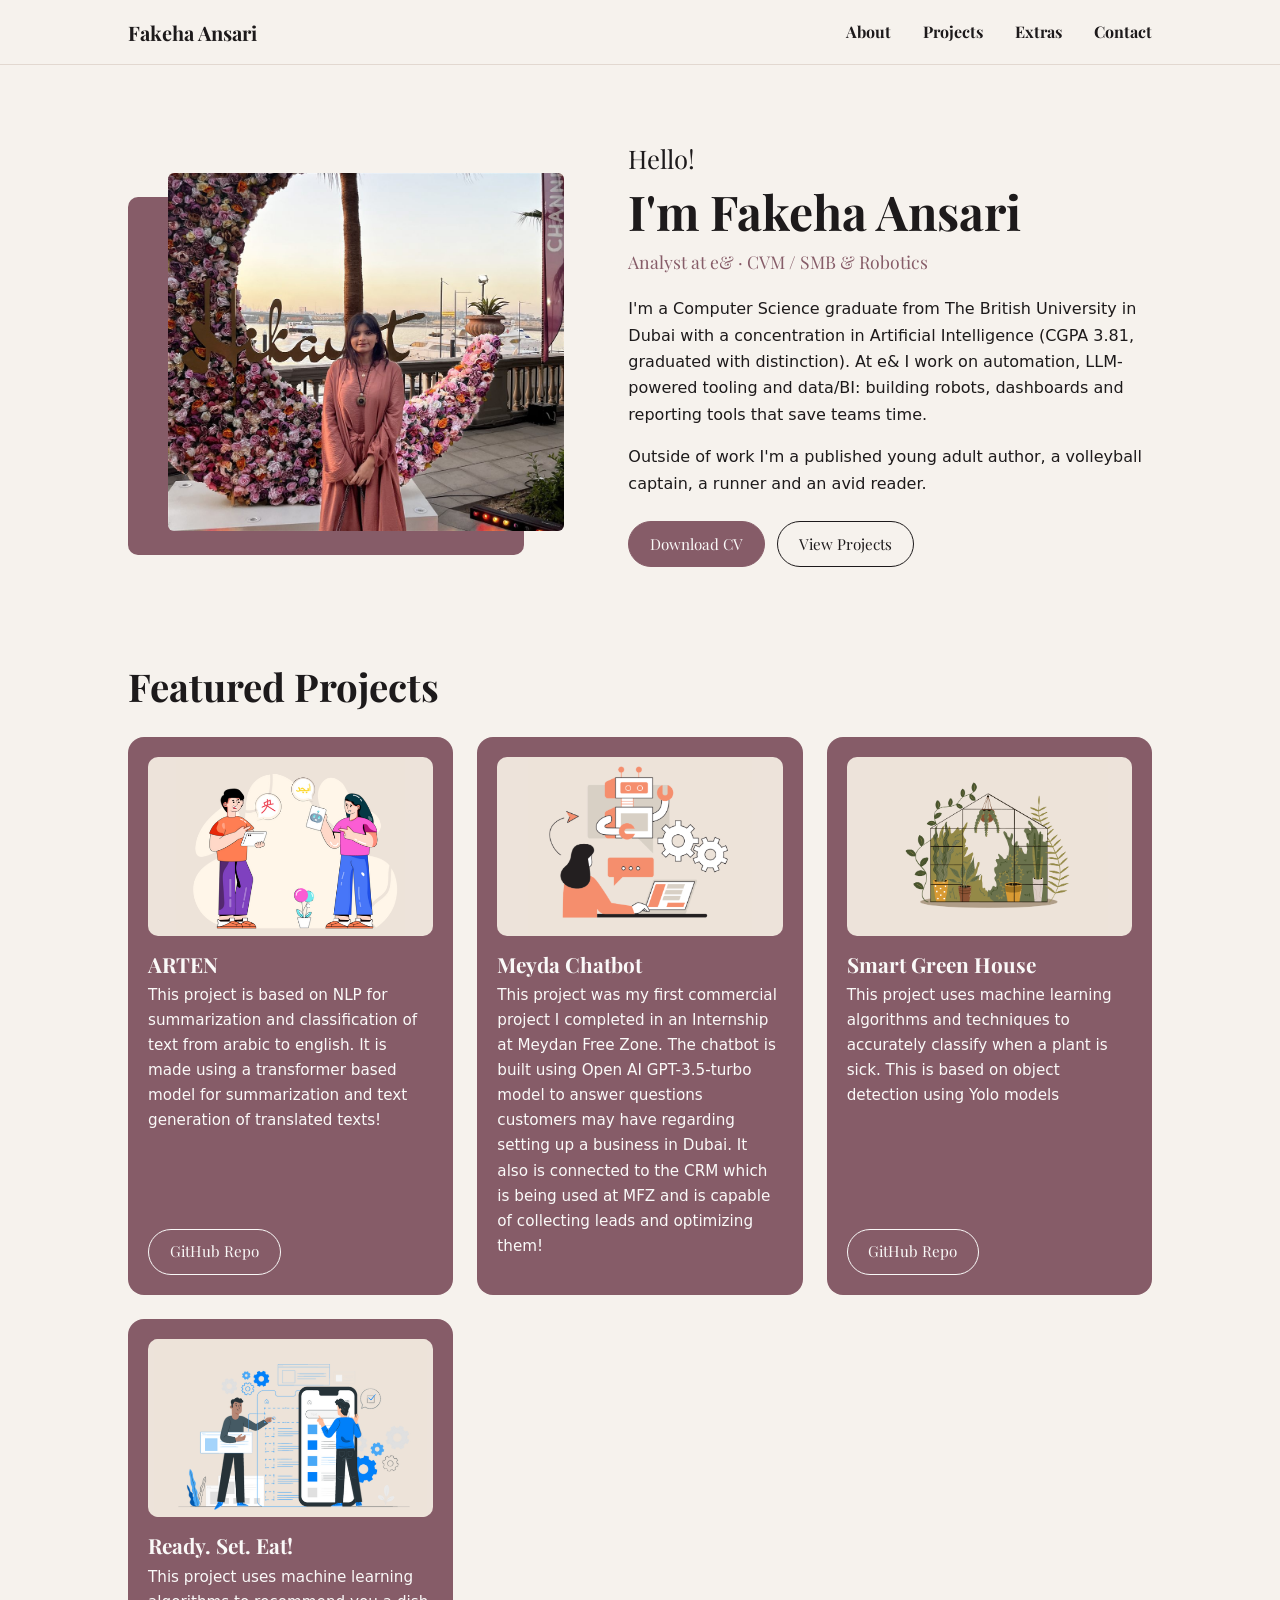
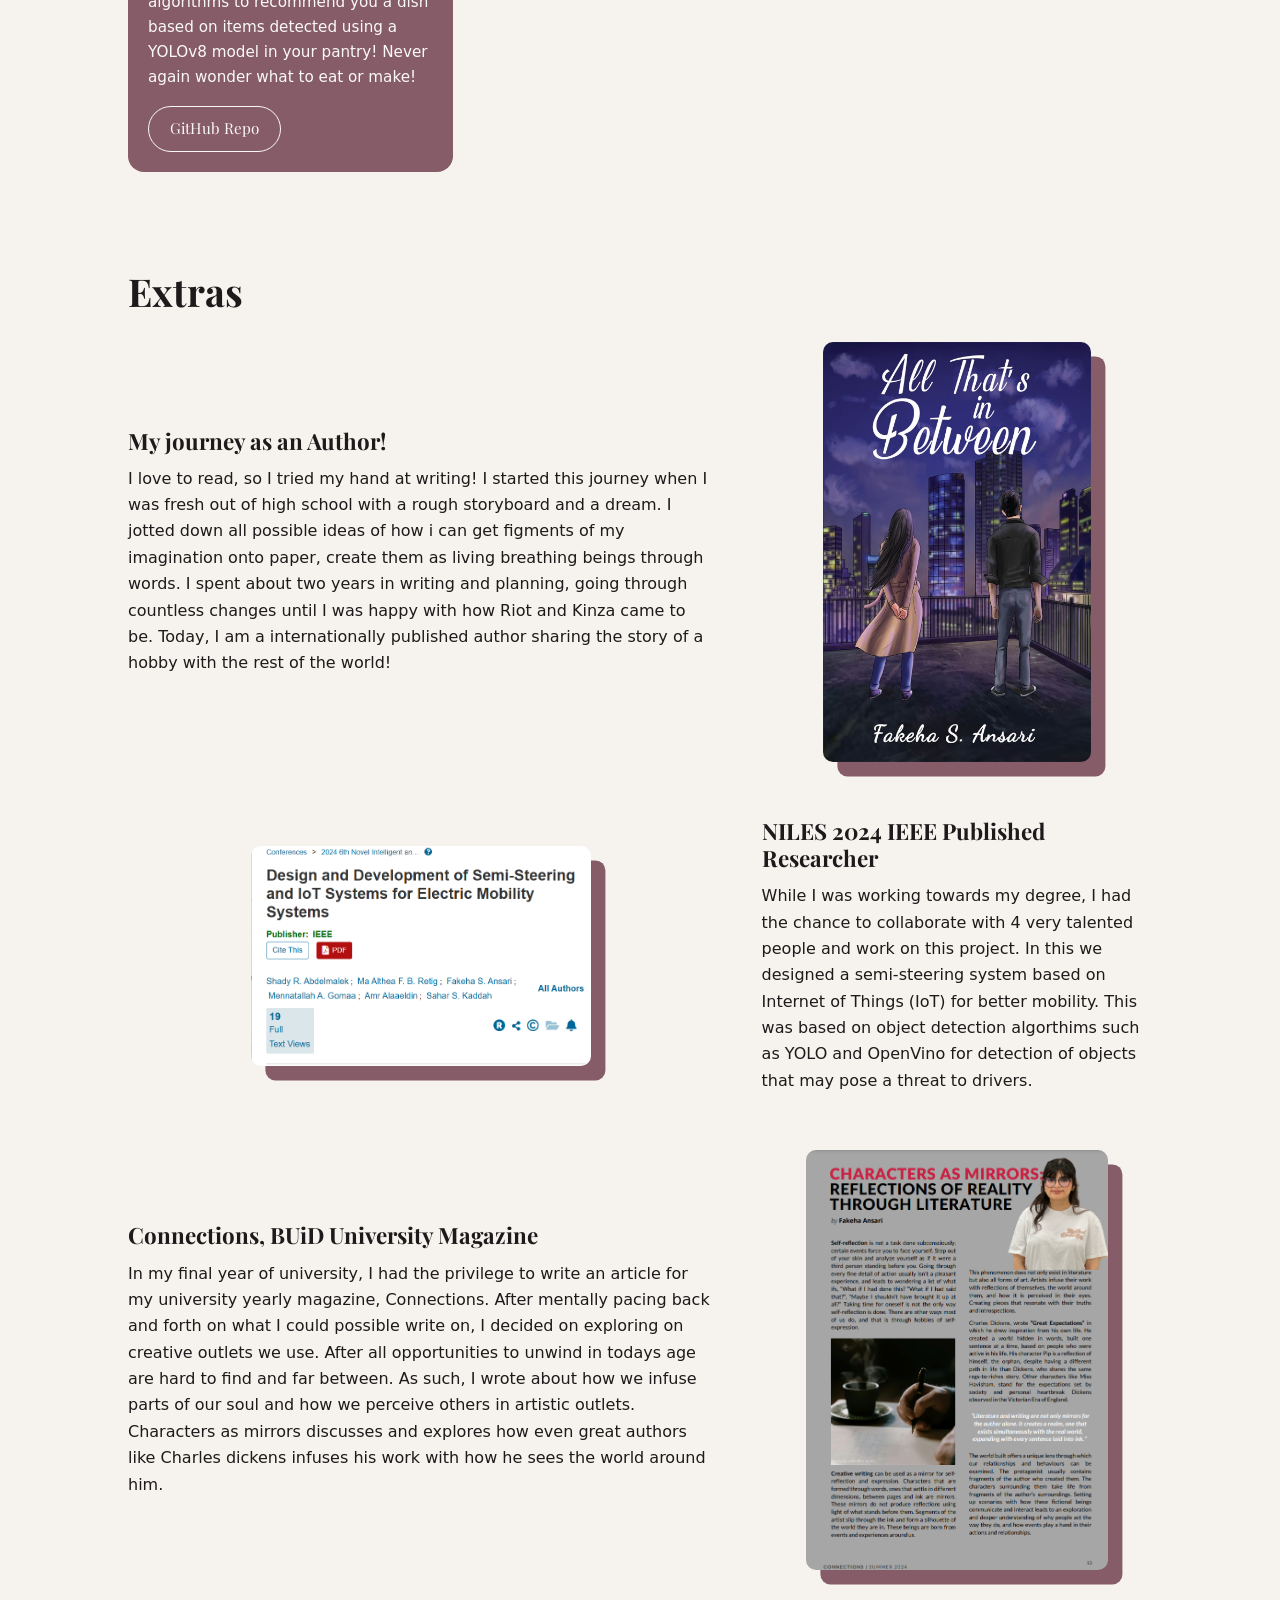
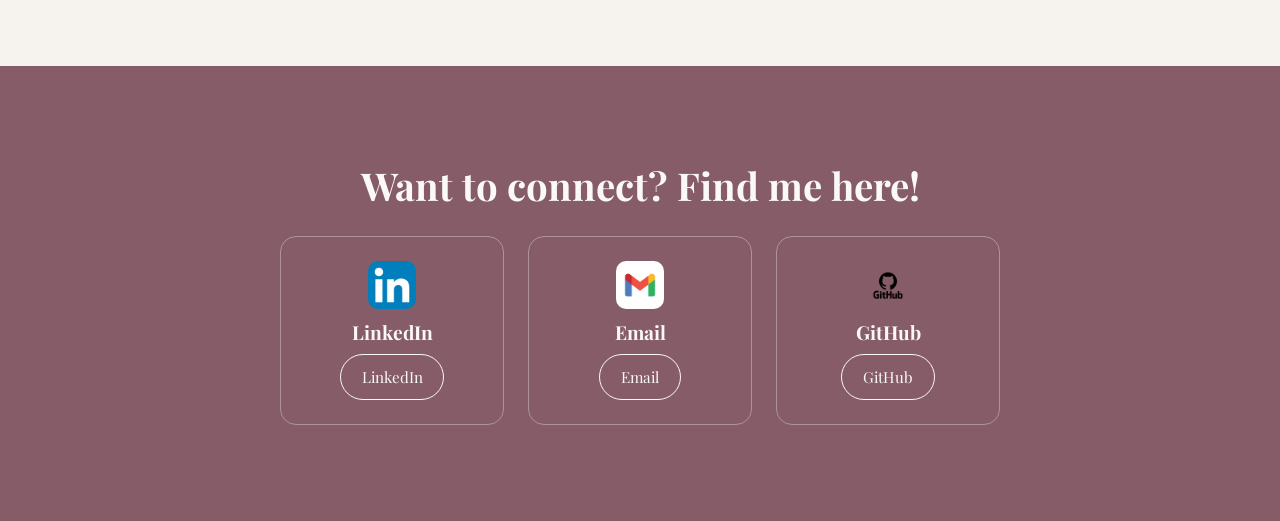
==== index.html @ 66f4eb2f "Hero: rewrite intro for current role, add Download CV button - New intro: BUiD CS (AI) graduate, 3.8" ====
<!DOCTYPE html>
<html lang="en">
    <head>
        <meta charset="utf-8">
        <meta name="viewport" content="width=device-width, initial-scale=1">
        <title>Fakeha Ansari | Analyst at e&amp; · AI, Automation &amp; Data</title>
        <meta name="description" content="Fakeha Ansari: Analyst at e&amp; (CVM / SMB &amp; Robotics) working on automation, LLM tooling and data/BI. Computer Science graduate (AI concentration) and published author.">
        <meta name="color-scheme" content="light dark">
        <meta name="theme-color" content="#f6f2ed">
        <link rel="canonical" href="https://fakehaa.github.io/">

        <!-- Open Graph / link previews (LinkedIn, WhatsApp, etc.) -->
        <meta property="og:type" content="profile">
        <meta property="og:site_name" content="Fakeha Ansari">
        <meta property="og:title" content="Fakeha Ansari | Analyst at e&amp;">
        <meta property="og:description" content="Analyst at e&amp; working on automation, LLM tooling and data/BI. CS graduate (AI) and published author.">
        <meta property="og:url" content="https://fakehaa.github.io/">
        <meta property="og:image" content="https://fakehaa.github.io/assets/og-image.jpg">
        <meta property="og:image:width" content="1200">
        <meta property="og:image:height" content="630">
        <meta property="og:image:alt" content="Photo of Fakeha Ansari">
        <meta property="profile:first_name" content="Fakeha">
        <meta property="profile:last_name" content="Ansari">
        <meta name="twitter:card" content="summary_large_image">

        <link rel="icon" type="image/x-icon" href="assets/favicon.ico">
        <link rel="preload" href="assets/fonts/PlayfairDisplay.ttf" as="font" type="font/ttf" crossorigin>
        <link rel="stylesheet" href="styles.css">
    </head>
    <body>
        <!--header logo and nav links-->
        <header class="nav">
            <nav class="container nav-inner" aria-label="Main">
                <a class="logo" href="#About">Fakeha Ansari</a>
                <ul>
                    <li><a href="#About">About</a></li>
                    <li><a href="#Projects">Projects</a></li>
                    <li><a href="#Extra">Extras</a></li>
                    <li><a href="#Contact">Contact</a></li>
                </ul>
            </nav>
        </header>

        <main>
        <section id="About" class="container hero">
            <div class="image-left">
                <img src="assets/fakeha-hero.jpg" width="1000" height="903" alt="Fakeha Ansari standing in front of a floral installation by the Dubai waterfront">
            </div>
            <div class="text">
                <p class="eyebrow">Hello!</p>
                <h1>I'm Fakeha Ansari</h1>
                <p class="role">Analyst at e&amp; · CVM / SMB &amp; Robotics</p>
                <p>I'm a Computer Science graduate from The British University in Dubai with a concentration in
                Artificial Intelligence (CGPA 3.81, graduated with distinction). At e&amp; I work on automation,
                LLM-powered tooling and data/BI: building robots, dashboards and reporting tools that save teams time.</p>
                <p>Outside of work I'm a published young adult author, a volleyball captain, a runner and an avid reader.</p>
                <div class="actions">
                    <!-- TODO: add assets/Fakeha_Ansari_CV.pdf (this link 404s until the file exists) -->
                    <a class="btn btn-solid" href="assets/Fakeha_Ansari_CV.pdf" download>Download CV</a>
                    <a class="btn" href="#Projects">View Projects</a>
                </div>
            </div>
        </section>

        <!--featured projects section-->
        <section id="Projects" class="container projects">
            <h2 class="section-title">Featured Projects</h2>
            <div class="card-style">
                <article class="item on-accent">
                    <img src="assets/translate.png" alt="ARTEN project screenshot: Arabic-to-English translation and summarisation">
                    <h3>ARTEN</h3>
                    <p>This project is based on NLP for summarization and classification of text from arabic to english. It is made using a transformer based model for summarization and text generation of translated texts!</p>
                    <a class="btn" target="_blank" rel="noopener" href="https://github.com/fakehaa/ARTEN">GitHub Repo</a>
                </article>
                <article class="item on-accent">
                    <img src="assets/chatbot.png" alt="Meyda chatbot interface">
                    <h3>Meyda Chatbot</h3>
                    <p>This project was my first commercial project I completed in an Internship at Meydan Free Zone. The chatbot is built using Open AI GPT-3.5-turbo model
                        to answer questions customers may have regarding setting up a business in Dubai. It also is connected to the CRM which is being used at MFZ and is capable of
                        collecting leads and optimizing them!
                    </p>
                </article>
                <article class="item on-accent">
                    <img src="assets/greenhouse.png" alt="Smart Green House plant disease detection">
                    <h3>Smart Green House</h3>
                    <p>This project uses machine learning algorithms and techniques to accurately classify when a plant is sick. This is based on object detection using Yolo models</p>
                    <a class="btn" target="_blank" rel="noopener" href="https://github.com/ShadyEgypt/Zaka-Project">GitHub Repo</a>
                </article>
                <article class="item on-accent">
                    <img src="assets/System.png" alt="Ready.Set.Eat system diagram">
                    <h3>Ready. Set. Eat!</h3>
                    <p>This project uses machine learning algorithms to recommend you a dish based on items detected using a YOLOv8 model in your pantry!
                        Never again wonder what to eat or make!
                    </p>
                    <a class="btn" target="_blank" rel="noopener" href="https://github.com/fakehaa/Ready-Set-Eat">GitHub Repo</a>
                </article>
            </div>
        </section>

        <!--Extras section!-->
        <section id="Extra" class="container extras">
            <h2 class="section-title">Extras</h2>

            <div class="extra-content">
                <div class="extra-text">
                    <h3>My journey as an Author!</h3>
                    <p>
                        I love to read, so I tried my hand at writing! I started this journey when I was fresh out of high school with a rough
                        storyboard and a dream. I jotted down all possible ideas of how i can get figments of my imagination onto paper,
                        create them as living breathing beings through words. I spent about two years in writing and planning, going through
                        countless changes until I was happy with how Riot and Kinza came to be.
                        Today, I am a internationally published author sharing the story of a hobby with the rest of the world!
                    </p>
                </div>
                <div class="extra-image">
                    <img src="assets/atib.jpg" width="500" height="783" alt="Cover of the novel All That's in Between">
                </div>
            </div>

            <div class="extra-content reverse">
                <div class="extra-text">
                    <h3>NILES 2024 IEEE Published Researcher</h3>
                    <p>
                        While I was working towards my degree, I had the chance to collaborate with 4 very talented people and
                        work on this project. In this we designed a semi-steering system based on Internet of Things (IoT) for
                        better mobility. This was based on object detection
                        algorthims such as YOLO and OpenVino for detection of objects that may pose a threat to drivers.
                    </p>
                </div>
                <div class="extra-image">
                    <img src="assets/ieee.png" width="799" height="516" alt="IEEE NILES 2024 conference">
                </div>
            </div>

            <div class="extra-content">
                <div class="extra-text">
                    <h3>Connections, BUiD University Magazine</h3>
                    <p>
                        In my final year of university, I had the privilege to write an article for my university yearly magazine,
                        Connections. After mentally pacing back and forth on what I could possible write on, I decided on exploring
                        on creative outlets we use. After all opportunities to unwind in todays age are hard to find and far between.
                        As such, I wrote about how we infuse parts of our soul and how we perceive others in artistic outlets.
                        Characters as mirrors discusses and explores how even great authors like Charles dickens infuses his work
                        with how he sees the world around him.
                    </p>
                </div>
                <div class="extra-image">
                    <img src="assets/connections.png" width="655" height="912" alt="Connections, The British University in Dubai magazine">
                </div>
            </div>
        </section>

        <!--Contact section-->
        <section id="Contact" class="contact">
            <div class="container">
                <h2 class="section-title">Want to connect? Find me here!</h2>
                <div class="contact-card-style on-accent">
                    <div class="item-contact">
                        <img src="assets/linkedin.png" alt="LinkedIn logo" width="48" height="48">
                        <h3>LinkedIn</h3>
                        <a class="btn" target="_blank" rel="noopener" href="https://www.linkedin.com/in/fakeha-ansari/">LinkedIn</a>
                    </div>
                    <div class="item-contact">
                        <img src="assets/gmail.jpg" alt="Email icon" width="48" height="48">
                        <h3>Email</h3>
                        <a class="btn" href="mailto:fakeha2002@hotmail.com">Email</a>
                    </div>
                    <div class="item-contact">
                        <img src="assets/github.png" alt="GitHub logo" width="48" height="48">
                        <h3>GitHub</h3>
                        <a class="btn" target="_blank" rel="noopener" href="https://github.com/fakehaa">GitHub</a>
                    </div>
                </div>
            </div>
        </section>
        </main>
    </body>
</html>
---- styles.css ----
@font-face {
    font-family: 'PlayFair';
    src: url('assets/fonts/PlayfairDisplay.ttf') format('truetype');
    font-weight: 400 900;
    font-display: swap;
}

/* ---------- Design tokens (same palette as before) ---------- */
:root {
    --bg: #f6f2ed;
    --surface: #fbf8f4;
    --text: #1d1a1b;
    --muted: #5d5457;
    --accent: #865c68;
    --accent-hover: #925559;
    --on-accent: #faf9f8;
    --line: #e2d8d0;
    --chip-bg: #ece2db;

    --font-display: 'PlayFair', Georgia, 'Times New Roman', serif;
    --font-body: system-ui, -apple-system, 'Segoe UI', Roboto, 'Helvetica Neue', Arial, sans-serif;

    --radius: 16px;
    --gutter: clamp(1rem, 4vw, 3rem);
    --section-gap: clamp(3.5rem, 8vw, 6rem);
    --max: 1120px;
    --nav-h: 4rem;
}

@media (prefers-color-scheme: dark) {
    :root {
        --bg: #1b1719;
        --surface: #251f22;
        --text: #efe8e2;
        --muted: #b9adb1;
        --accent: #865c68;
        --accent-hover: #a06c7b;
        --on-accent: #faf9f8;
        --line: #3a3034;
        --chip-bg: #322a2e;
        color-scheme: dark;
    }
}

/* ---------- Base ---------- */
*, *::before, *::after { box-sizing: border-box; }

html {
    scroll-behavior: smooth;
    scroll-padding-top: calc(var(--nav-h) + 1rem);
}
@media (prefers-reduced-motion: reduce) {
    html { scroll-behavior: auto; }
}

body {
    background-color: var(--bg);
    color: var(--text);
    margin: 0;
    font-family: var(--font-body);
    font-size: 1rem;
    line-height: 1.65;
    overflow-x: clip;
    -webkit-font-smoothing: antialiased;
}

h1, h2, h3 {
    font-family: var(--font-display);
    line-height: 1.2;
    margin: 0 0 0.5em;
}

img { max-width: 100%; height: auto; display: block; }

a { color: inherit; }

.container {
    max-width: var(--max);
    margin: 0 auto;
    padding-inline: var(--gutter);
}

section { padding-block: var(--section-gap) 0; }

.section-title {
    font-size: clamp(1.75rem, 4vw, 2.4rem);
    margin-bottom: 1.75rem;
}

/* ---------- Buttons (links styled as buttons) ---------- */
.btn {
    display: inline-block;
    font-family: var(--font-display);
    font-size: 0.95rem;
    color: var(--text);
    text-decoration: none;
    border: 1px solid currentColor;
    padding: 0.6rem 1.3rem;
    border-radius: 999px;
    transition: background-color 0.2s, color 0.2s, border-color 0.2s;
}
.btn:hover, .btn:focus-visible {
    background-color: var(--accent);
    border-color: var(--accent);
    color: var(--on-accent);
}
.btn-solid {
    background-color: var(--accent);
    border-color: var(--accent);
    color: var(--on-accent);
}
.btn-solid:hover, .btn-solid:focus-visible { background-color: var(--accent-hover); border-color: var(--accent-hover); }

/* Buttons sitting on mauve cards */
.on-accent .btn { color: var(--on-accent); }
.on-accent .btn:hover, .on-accent .btn:focus-visible {
    background-color: var(--on-accent);
    border-color: var(--on-accent);
    color: var(--accent);
}

:focus-visible { outline: 2px solid var(--accent); outline-offset: 3px; }

/* ---------- Sticky nav ---------- */
.nav {
    position: sticky;
    top: 0;
    z-index: 10;
    background-color: color-mix(in srgb, var(--bg) 88%, transparent);
    backdrop-filter: blur(8px);
    -webkit-backdrop-filter: blur(8px);
    border-bottom: 1px solid var(--line);
}
.nav-inner {
    display: flex;
    justify-content: space-between;
    align-items: center;
    gap: 1rem;
    min-height: var(--nav-h);
}
.nav .logo {
    font-family: var(--font-display);
    font-weight: 700;
    font-size: 1.25rem;
    text-decoration: none;
    white-space: nowrap;
}
.nav ul {
    list-style: none;
    display: flex;
    gap: clamp(1rem, 2.5vw, 2rem);
    margin: 0;
    padding: 0;
    font-family: var(--font-display);
    font-weight: 700;
}
.nav ul a {
    text-decoration: none;
    white-space: nowrap;
    padding-block: 0.25rem;
    border-bottom: 2px solid transparent;
}
.nav ul a:hover, .nav ul a:focus-visible { border-bottom-color: var(--accent); }

/* Mobile: name on top, links as a swipeable row underneath (no JS) */
@media (max-width: 760px) {
    :root { --nav-h: 5.75rem; }
    .nav-inner {
        flex-direction: column;
        align-items: stretch;
        gap: 0.25rem;
        padding-block: 0.6rem 0;
    }
    .nav ul {
        overflow-x: auto;
        scrollbar-width: none;
        padding-bottom: 0.5rem;
        margin-inline: calc(var(--gutter) * -1);
        padding-inline: var(--gutter);
        font-size: 0.95rem;
    }
    .nav ul::-webkit-scrollbar { display: none; }
}

/* ---------- Hero ---------- */
.hero {
    display: grid;
    grid-template-columns: minmax(0, 1fr);
    gap: 2.5rem;
    align-items: center;
    padding-top: clamp(2rem, 6vw, 4.5rem);
}
@media (min-width: 860px) {
    .hero { grid-template-columns: minmax(0, 5fr) minmax(0, 6fr); gap: 4rem; }
}
.image-left {
    position: relative;
    margin-left: 1.25rem;
}
.image-left::before {
    content: '';
    position: absolute;
    inset: 0;
    background-color: var(--accent);
    border-radius: 10px;
    transform: translate(-1.25rem, 1.25rem);
    z-index: -1;
}
@media (min-width: 860px) {
    .image-left { margin-left: 2.5rem; }
    .image-left::before { transform: translate(-2.5rem, 1.5rem); }
}
.image-left img { border-radius: 6px; width: 100%; }
.hero h1 {
    font-size: clamp(2rem, 5vw, 3rem);
    margin: 0;
}
.hero .eyebrow {
    font-family: var(--font-display);
    font-size: clamp(1.25rem, 3vw, 1.6rem);
    margin: 0 0 0.25rem;
}
.hero .role {
    font-family: var(--font-display);
    color: var(--accent);
    font-size: 1.1rem;
    margin: 0.4rem 0 1.25rem;
}
@media (prefers-color-scheme: dark) { .hero .role { color: var(--accent-hover); } }
.hero p { max-width: 60ch; margin: 0 0 1rem; }
.hero .actions { display: flex; flex-wrap: wrap; gap: 0.75rem; margin-top: 1.5rem; }

/* ---------- Project cards ---------- */
.card-style {
    display: grid;
    grid-template-columns: repeat(auto-fill, minmax(min(100%, 300px), 1fr));
    gap: 1.5rem;
}
.item {
    background-color: var(--accent);
    color: var(--on-accent);
    border-radius: var(--radius);
    padding: 1.25rem;
    display: flex;
    flex-direction: column;
}
.item img {
    width: 100%;
    aspect-ratio: 16 / 10;
    object-fit: contain;
    border-radius: 10px;
    margin-bottom: 1rem;
    background-color: #ede3da; /* matches the illustrations' cream background */
}
.item h3 { font-size: 1.3rem; margin-bottom: 0.4rem; }
.item p { font-size: 0.95rem; margin: 0 0 1rem; }
.item .btn { margin-top: auto; align-self: flex-start; }

/* ---------- Extras ---------- */
.extra-content {
    display: grid;
    grid-template-columns: minmax(0, 1fr);
    gap: 2rem;
    align-items: center;
    margin-bottom: 3.5rem;
}
@media (min-width: 760px) {
    .extra-content { grid-template-columns: minmax(0, 3fr) minmax(0, 2fr); gap: 3rem; }
    .extra-content.reverse .extra-image { order: -1; }
}
.extra-text h3 { font-size: 1.4rem; }
.extra-text p { margin: 0; }
.extra-image { position: relative; justify-self: center; max-width: 340px; }
.extra-image img { border-radius: 10px; max-height: 420px; width: auto; }
.extra-image::before {
    content: '';
    position: absolute;
    inset: 0;
    background-color: var(--accent);
    border-radius: 10px;
    transform: translate(0.9rem, 0.9rem);
    z-index: -1;
}

/* ---------- Contact ---------- */
.contact {
    background-color: var(--accent);
    color: var(--on-accent);
    text-align: center;
    margin-top: var(--section-gap);
    padding-block: var(--section-gap);
}
.contact-card-style {
    display: grid;
    grid-template-columns: repeat(auto-fit, minmax(min(100%, 180px), 1fr));
    gap: 1.5rem;
    max-width: 720px;
    margin: 0 auto;
}
.item-contact {
    border: 1px solid color-mix(in srgb, var(--on-accent) 35%, transparent);
    border-radius: var(--radius);
    padding: 1.5rem 1rem;
}
.item-contact img {
    height: 48px;
    width: 48px;
    object-fit: contain;
    margin: 0 auto 0.75rem;
    border-radius: 10px;
}
.item-contact h3 { font-size: 1.2rem; }
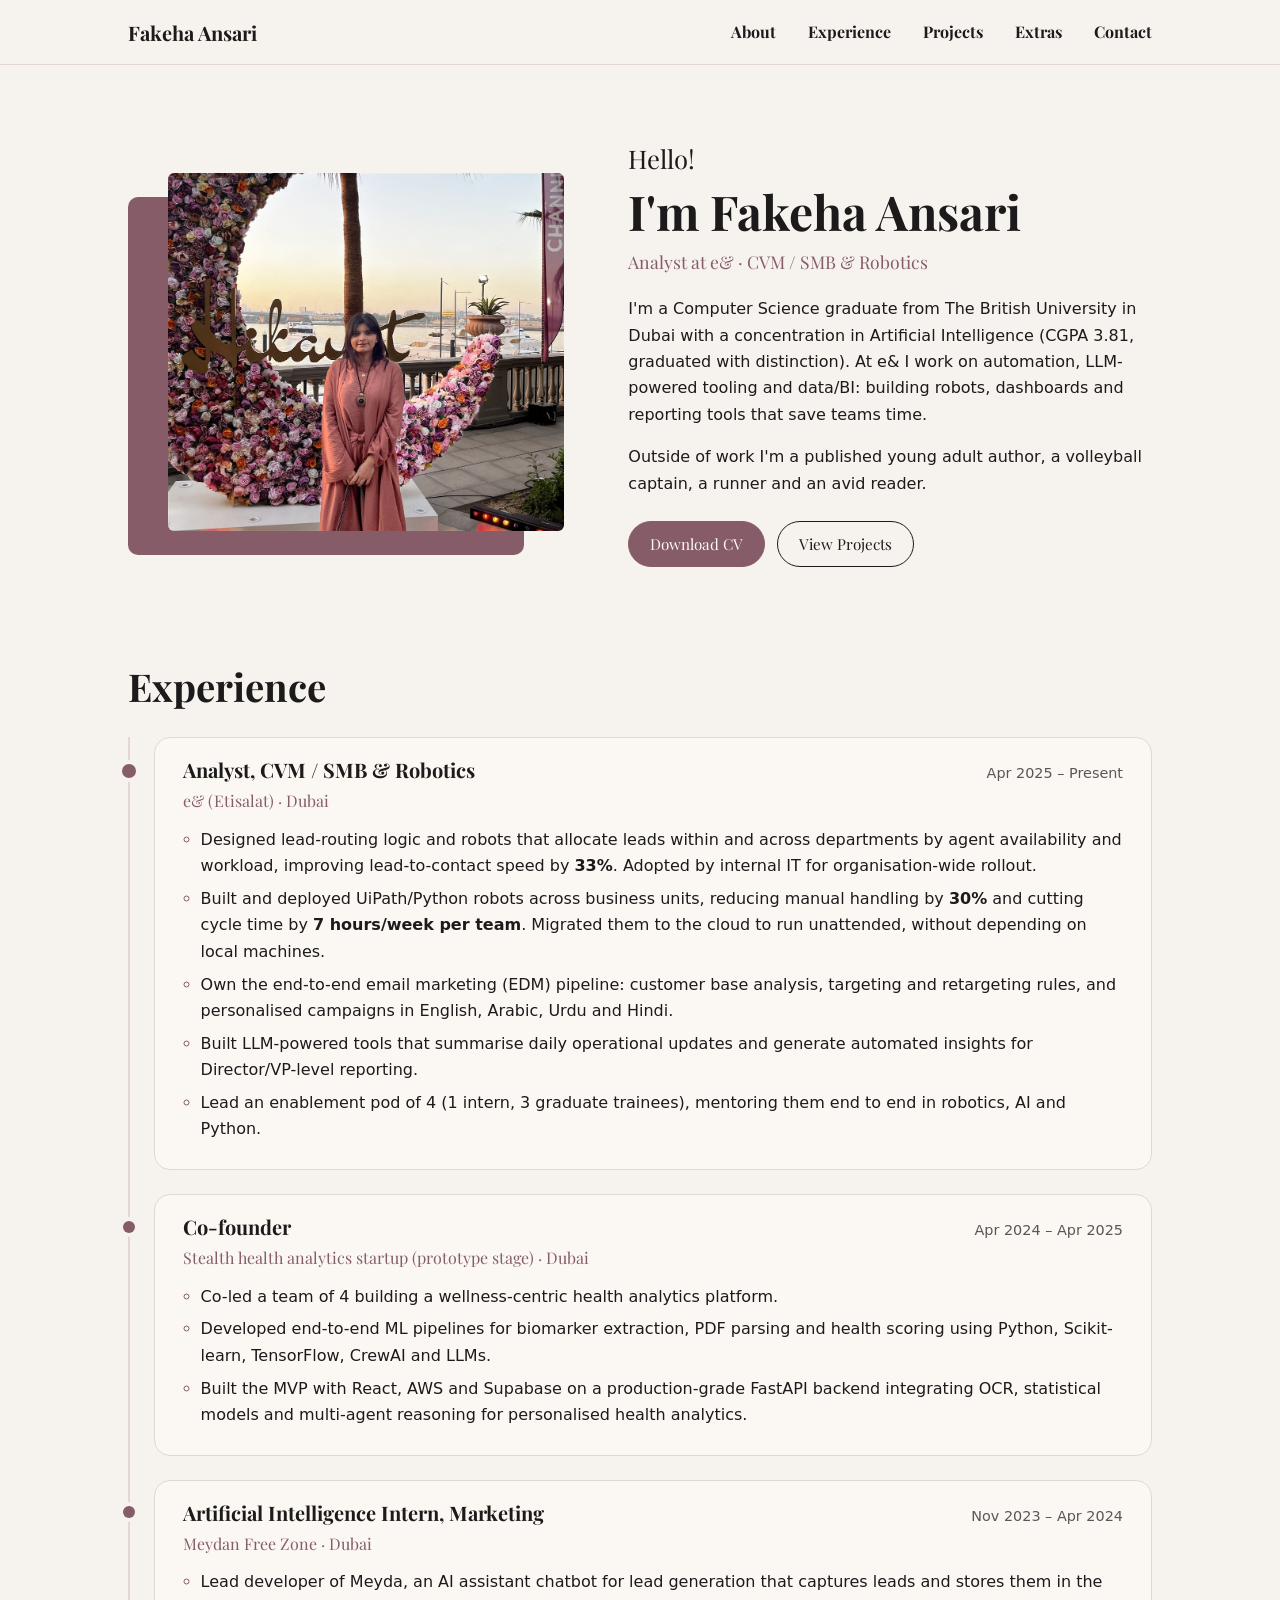
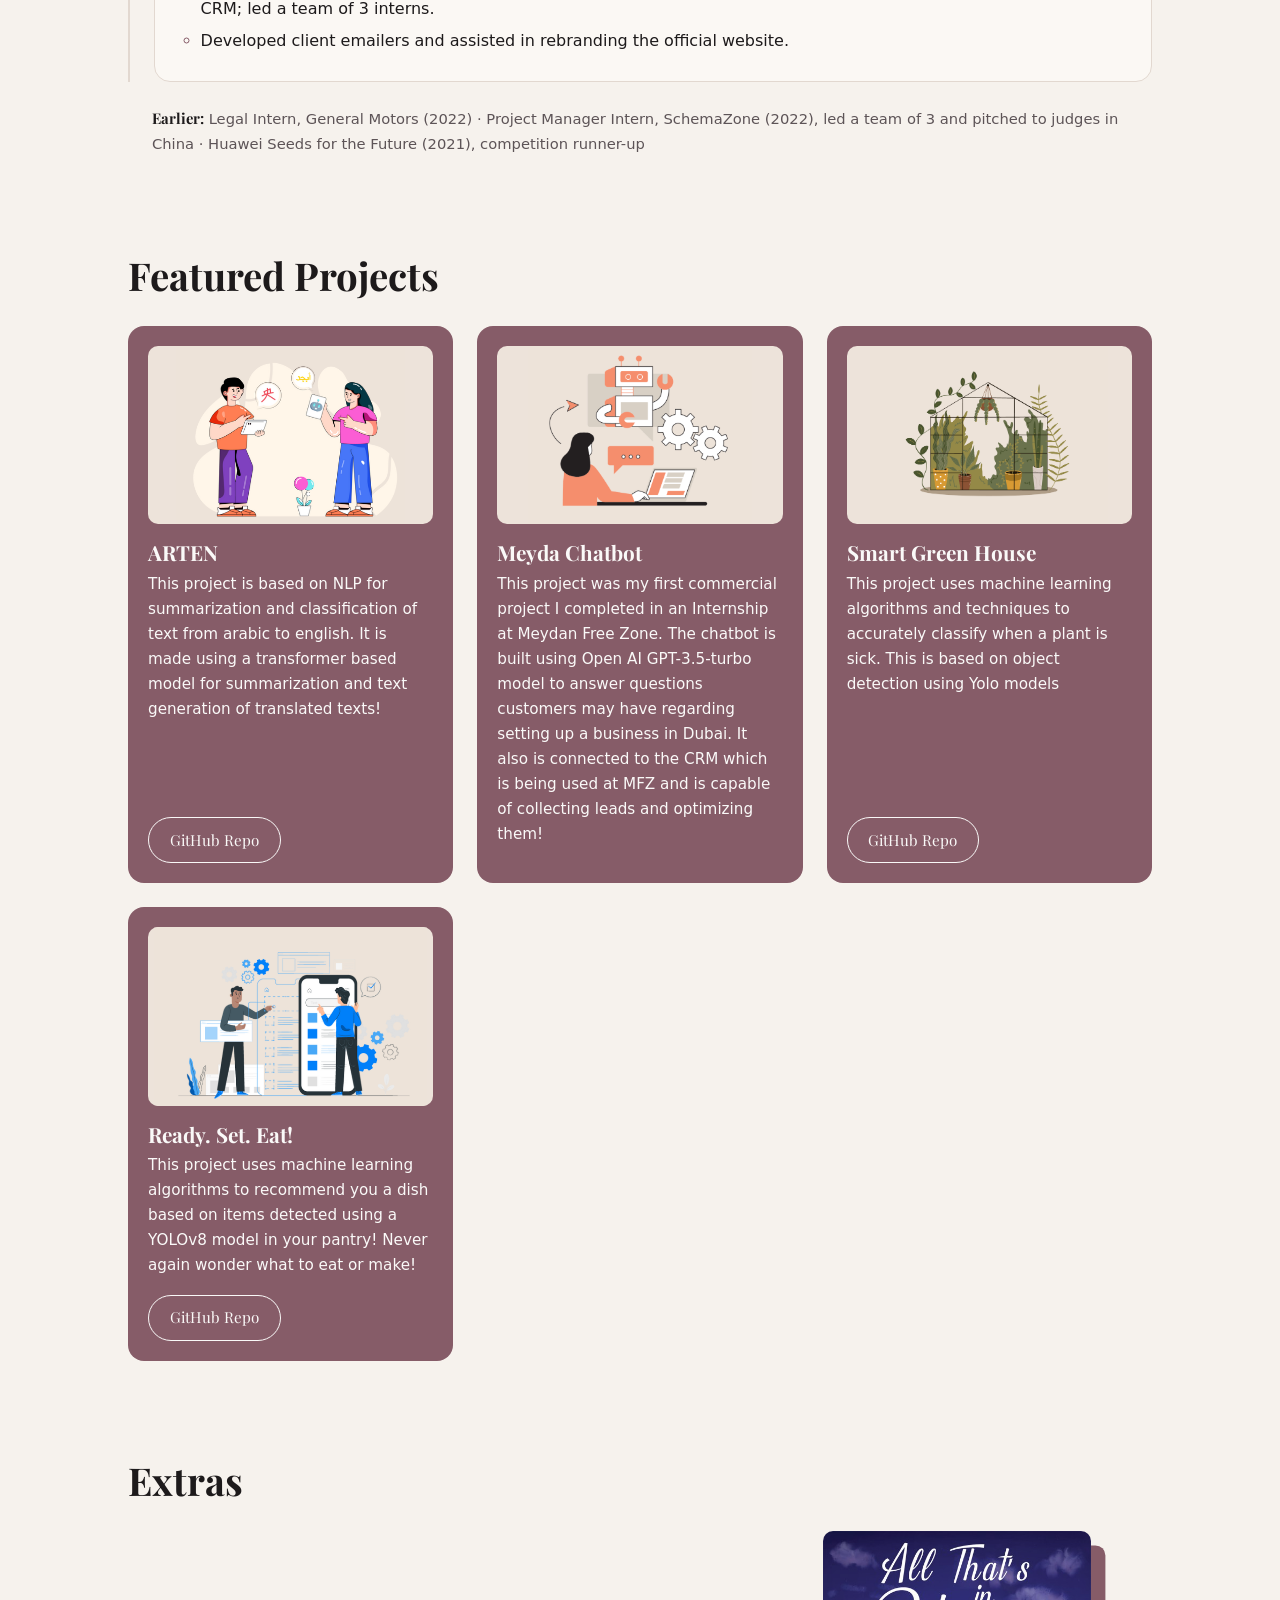
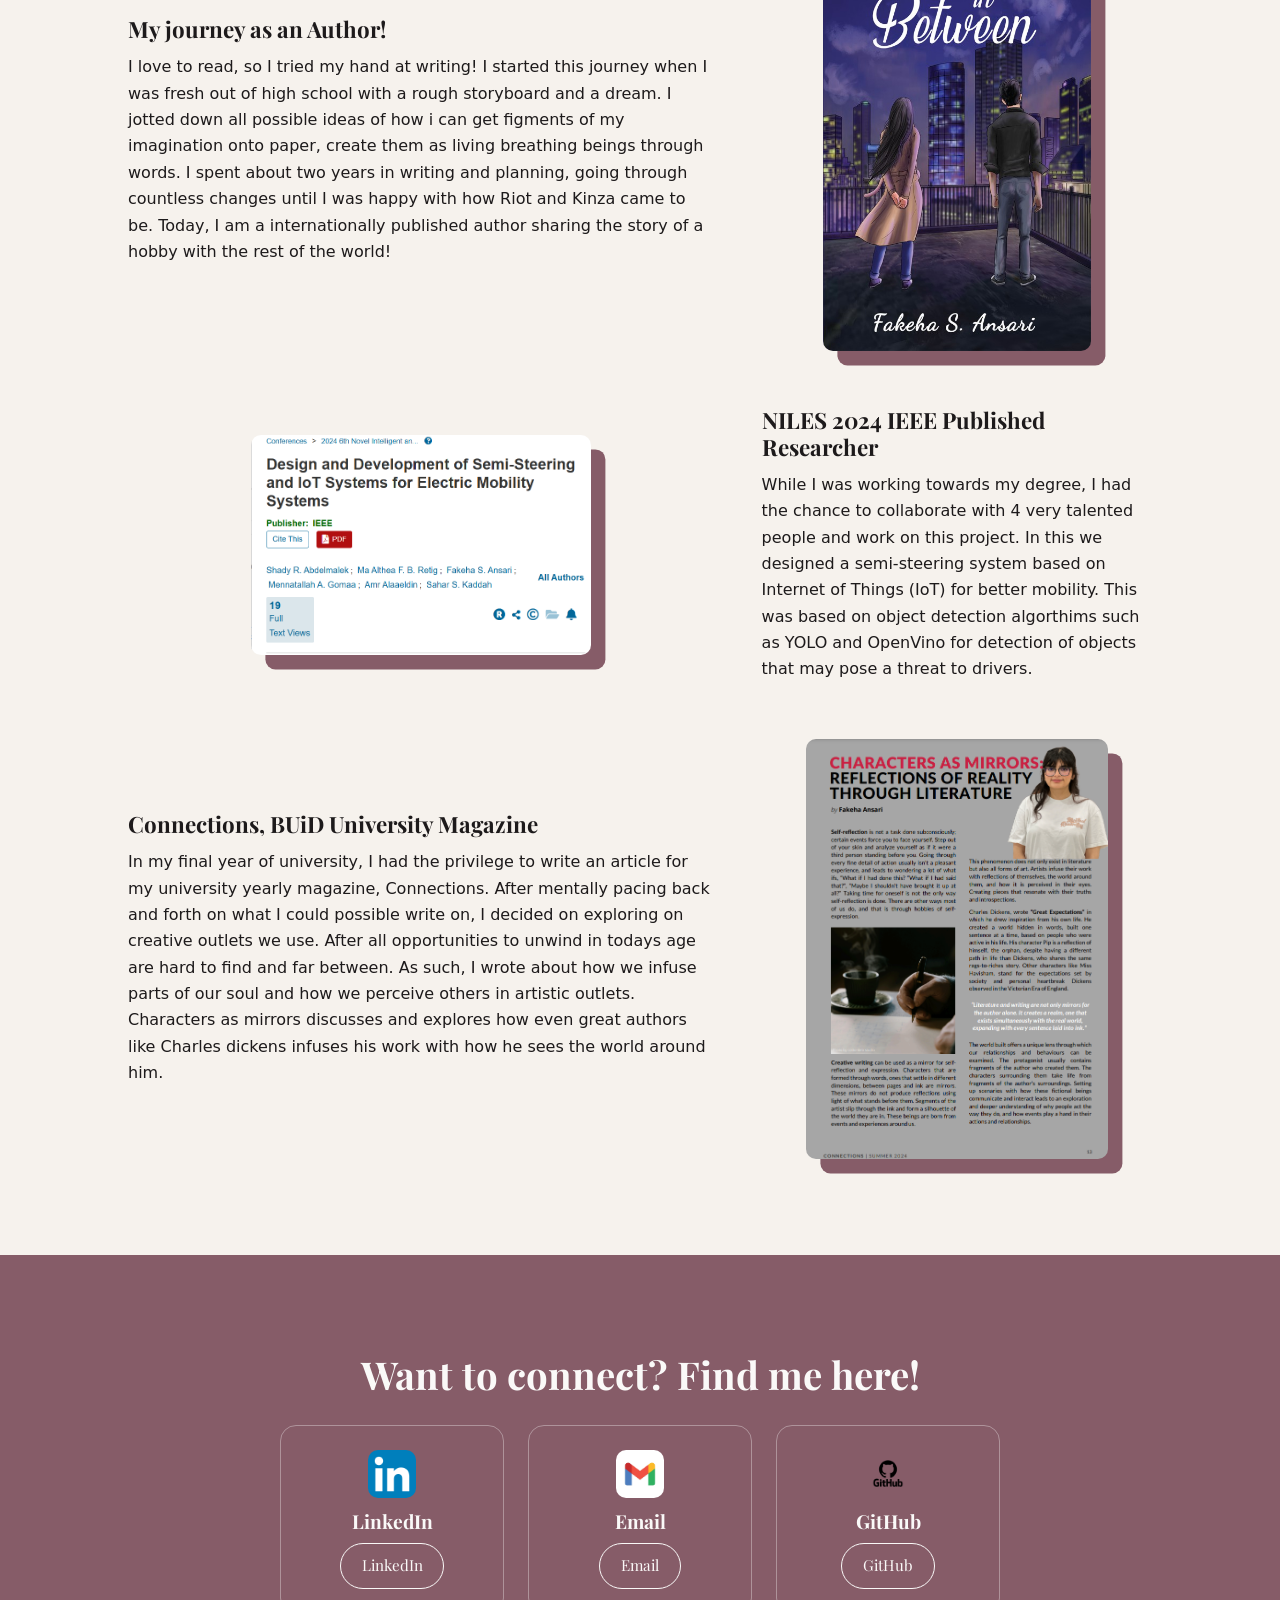
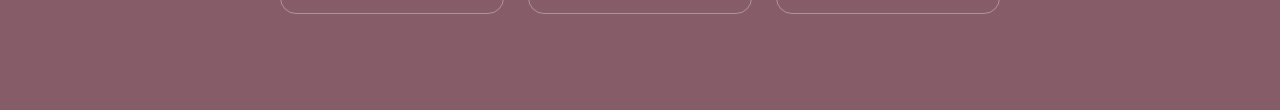
==== commit 56a8c2cf: "Experience: add timeline section (e&, startup, Meydan, earlier roles) - e&: 5 bullets (lead routing " ====
--- a/index.html
+++ b/index.html
@@ -34,6 +34,7 @@
                 <a class="logo" href="#About">Fakeha Ansari</a>
                 <ul>
                     <li><a href="#About">About</a></li>
+                    <li><a href="#Experience">Experience</a></li>
                     <li><a href="#Projects">Projects</a></li>
                     <li><a href="#Extra">Extras</a></li>
                     <li><a href="#Contact">Contact</a></li>
@@ -62,6 +63,56 @@
             </div>
         </section>
 
+        <!--experience section-->
+        <section id="Experience" class="container">
+            <h2 class="section-title">Experience</h2>
+            <ol class="timeline">
+                <li class="tl-item">
+                    <div class="tl-head">
+                        <h3>Analyst, CVM / SMB &amp; Robotics</h3>
+                        <span class="tl-date">Apr 2025 – Present</span>
+                    </div>
+                    <p class="tl-org">e&amp; (Etisalat) · Dubai</p>
+                    <ul>
+                        <li>Designed lead-routing logic and robots that allocate leads within and across departments by agent availability and workload, improving lead-to-contact speed by <strong>33%</strong>. Adopted by internal IT for organisation-wide rollout.</li>
+                        <li>Built and deployed UiPath/Python robots across business units, reducing manual handling by <strong>30%</strong> and cutting cycle time by <strong>7 hours/week per team</strong>. Migrated them to the cloud to run unattended, without depending on local machines.</li>
+                        <li>Own the end-to-end email marketing (EDM) pipeline: customer base analysis, targeting and retargeting rules, and personalised campaigns in English, Arabic, Urdu and Hindi.</li>
+                        <li>Built LLM-powered tools that summarise daily operational updates and generate automated insights for Director/VP-level reporting.</li>
+                        <li>Lead an enablement pod of 4 (1 intern, 3 graduate trainees), mentoring them end to end in robotics, AI and Python.</li>
+                    </ul>
+                </li>
+                <li class="tl-item">
+                    <div class="tl-head">
+                        <h3>Co-founder</h3>
+                        <span class="tl-date">Apr 2024 – Apr 2025</span>
+                    </div>
+                    <p class="tl-org">Stealth health analytics startup (prototype stage) · Dubai</p>
+                    <ul>
+                        <li>Co-led a team of 4 building a wellness-centric health analytics platform.</li>
+                        <li>Developed end-to-end ML pipelines for biomarker extraction, PDF parsing and health scoring using Python, Scikit-learn, TensorFlow, CrewAI and LLMs.</li>
+                        <li>Built the MVP with React, AWS and Supabase on a production-grade FastAPI backend integrating OCR, statistical models and multi-agent reasoning for personalised health analytics.</li>
+                    </ul>
+                </li>
+                <li class="tl-item">
+                    <div class="tl-head">
+                        <h3>Artificial Intelligence Intern, Marketing</h3>
+                        <span class="tl-date">Nov 2023 – Apr 2024</span>
+                    </div>
+                    <p class="tl-org">Meydan Free Zone · Dubai</p>
+                    <ul>
+                        <li>Lead developer of Meyda, an AI assistant chatbot for lead generation that captures leads and stores them in the CRM; led a team of 3 interns.</li>
+                        <li>Developed client emailers and assisted in rebranding the official website.</li>
+                    </ul>
+                </li>
+            </ol>
+            <p class="tl-earlier">
+                <strong>Earlier:</strong>
+                Legal Intern, General Motors (2022) ·
+                Project Manager Intern, SchemaZone (2022), led a team of 3 and pitched to judges in China ·
+                Huawei Seeds for the Future (2021), competition runner-up
+            </p>
+        </section>
+
         <!--featured projects section-->
         <section id="Projects" class="container projects">
             <h2 class="section-title">Featured Projects</h2>
--- a/styles.css
+++ b/styles.css
@@ -230,6 +230,59 @@
 .hero p { max-width: 60ch; margin: 0 0 1rem; }
 .hero .actions { display: flex; flex-wrap: wrap; gap: 0.75rem; margin-top: 1.5rem; }
 
+/* ---------- Experience timeline ---------- */
+.timeline {
+    list-style: none;
+    margin: 0;
+    padding: 0 0 0 1.5rem;
+    border-left: 2px solid var(--line);
+}
+.tl-item {
+    position: relative;
+    background-color: var(--surface);
+    border: 1px solid var(--line);
+    border-radius: var(--radius);
+    padding: 1.25rem clamp(1rem, 3vw, 1.75rem);
+    margin-bottom: 1.5rem;
+}
+.tl-item::before {
+    content: '';
+    position: absolute;
+    left: calc(-1.5rem - 7px - 1px);
+    top: 1.6rem;
+    width: 12px;
+    height: 12px;
+    border-radius: 50%;
+    background-color: var(--accent);
+    box-shadow: 0 0 0 4px var(--bg);
+}
+.tl-item:first-child::before { width: 14px; height: 14px; left: calc(-1.5rem - 8px - 1px); }
+.tl-head {
+    display: flex;
+    flex-wrap: wrap;
+    justify-content: space-between;
+    align-items: baseline;
+    column-gap: 1rem;
+}
+.tl-head h3 { font-size: 1.25rem; margin: 0; }
+.tl-date { font-size: 0.9rem; color: var(--muted); white-space: nowrap; }
+.tl-org {
+    font-family: var(--font-display);
+    color: var(--accent);
+    margin: 0.15rem 0 0.75rem;
+}
+@media (prefers-color-scheme: dark) { .tl-org { color: var(--accent-hover); } }
+.tl-item ul { margin: 0; padding-left: 1.1rem; }
+.tl-item ul li { margin-bottom: 0.4rem; }
+.tl-item ul li::marker { color: var(--accent); }
+.tl-earlier {
+    font-size: 0.92rem;
+    color: var(--muted);
+    margin: 0;
+    padding-left: 1.5rem;
+}
+.tl-earlier strong { color: var(--text); font-family: var(--font-display); }
+
 /* ---------- Project cards ---------- */
 .card-style {
     display: grid;
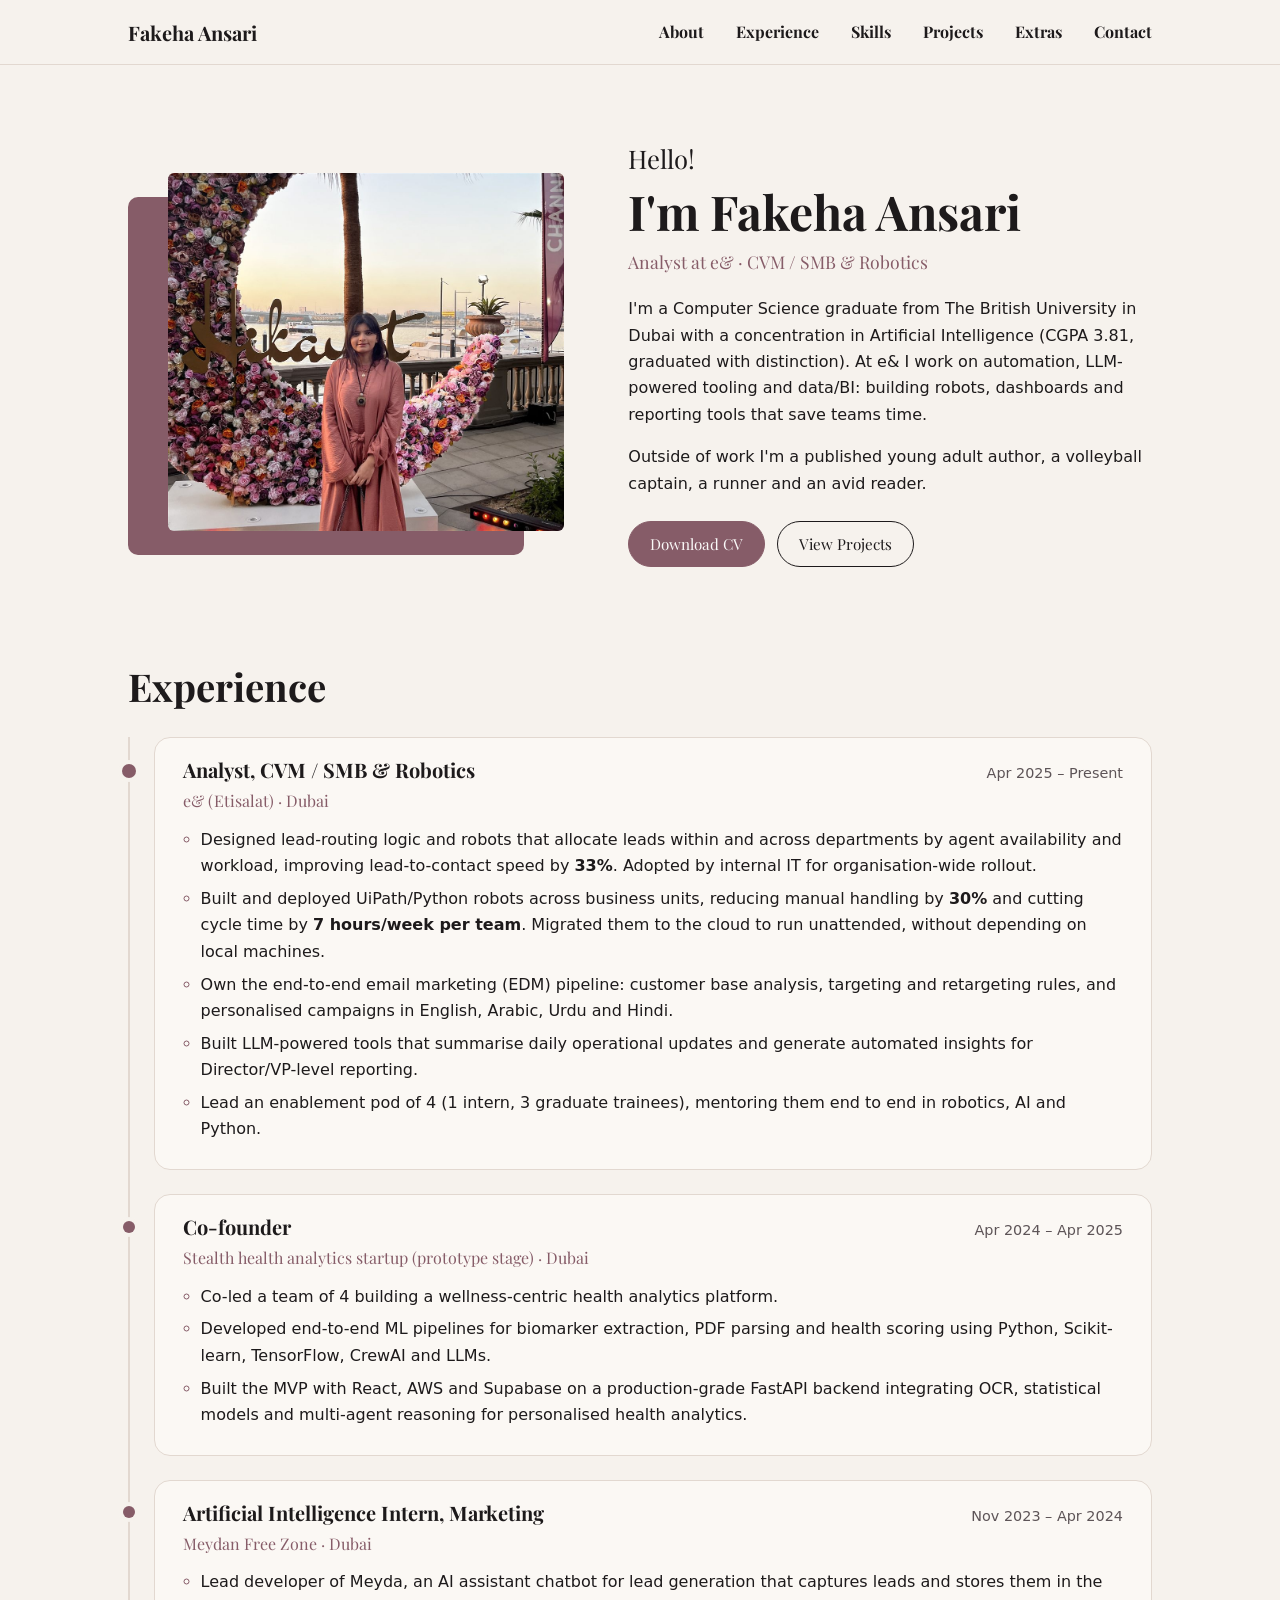
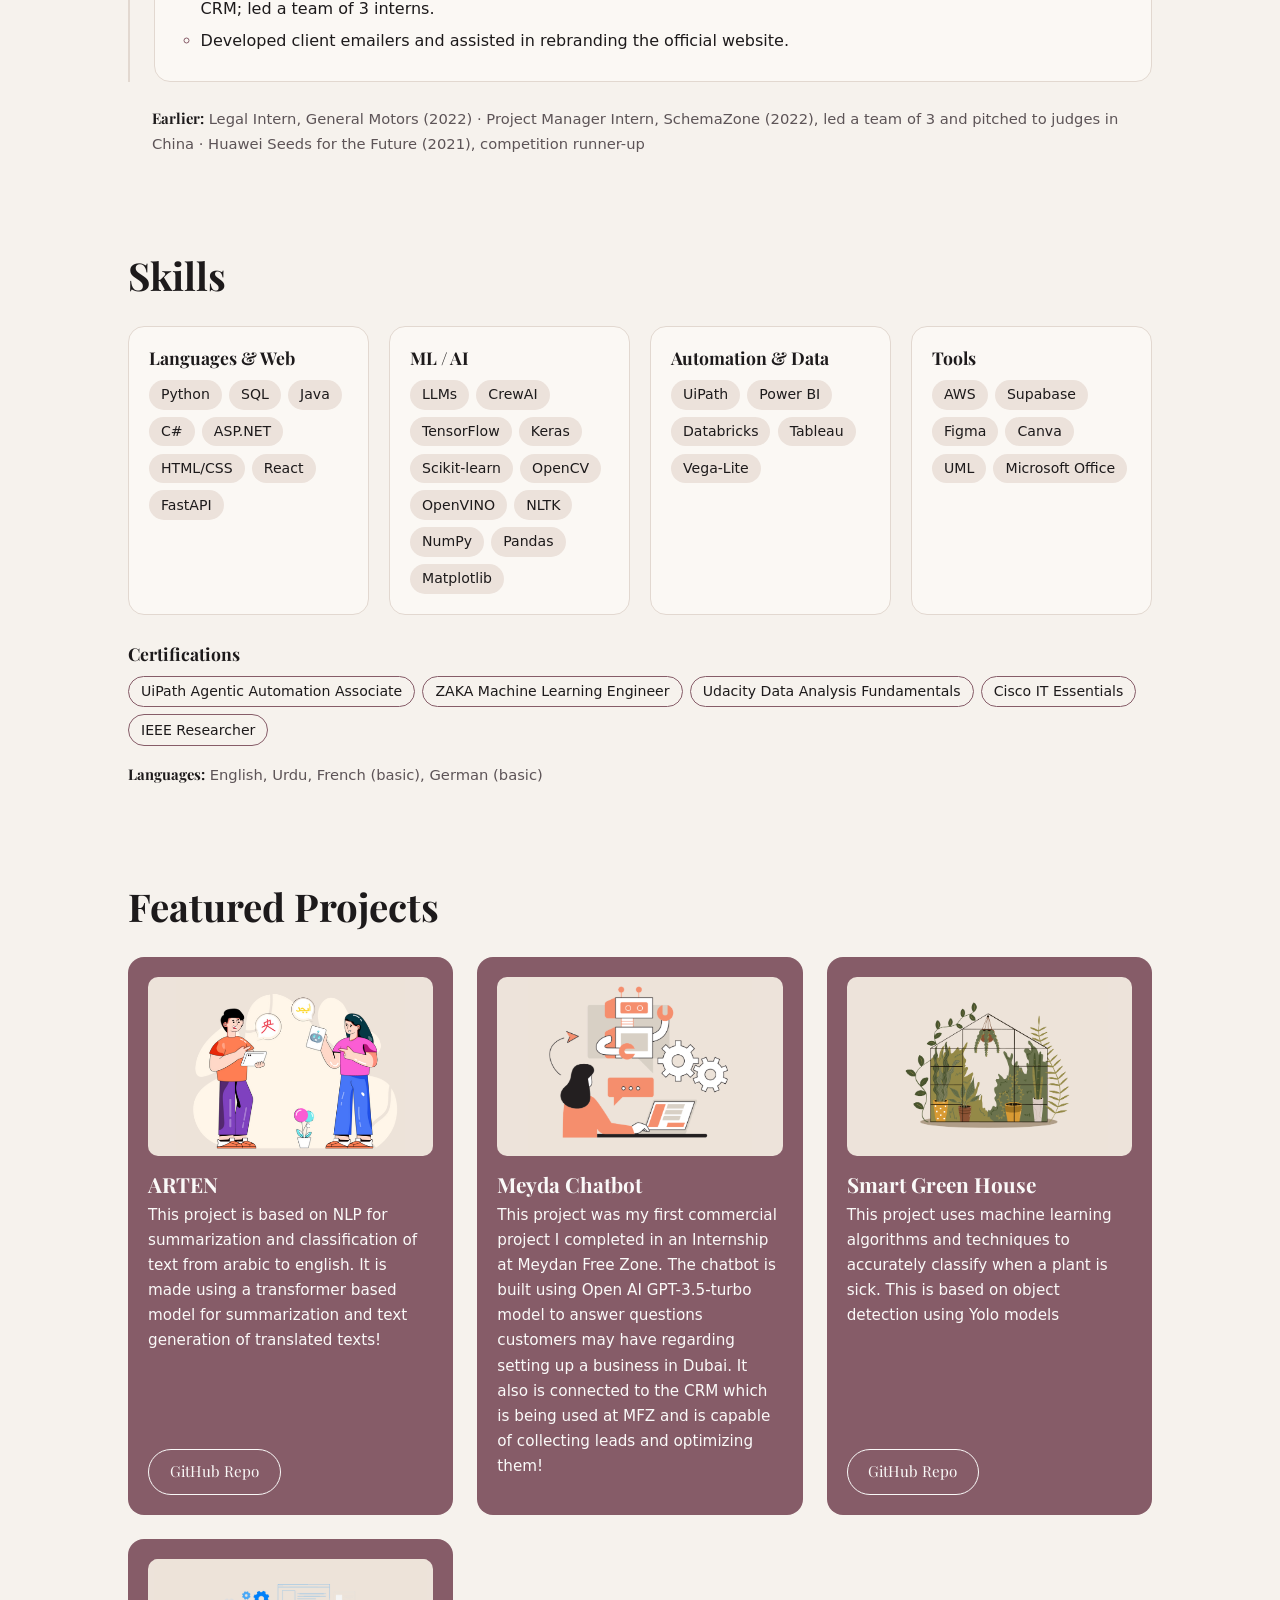
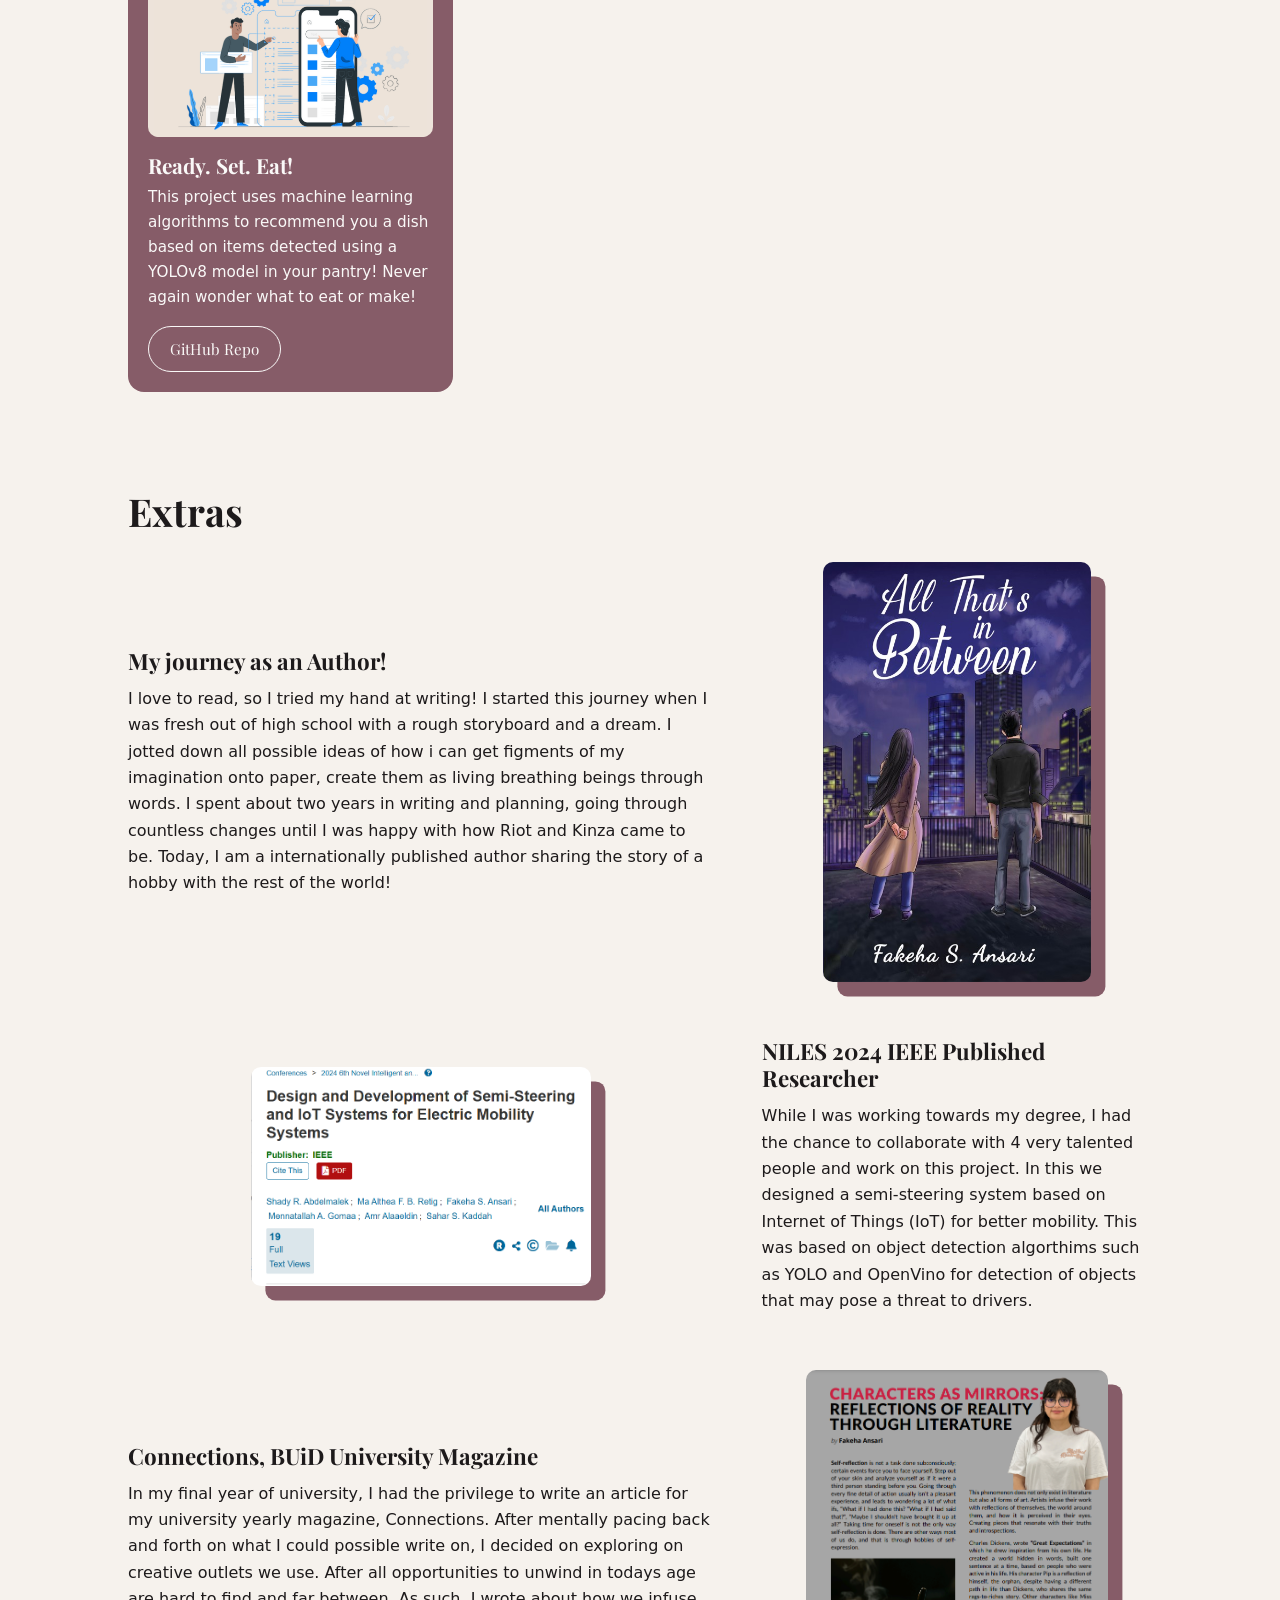
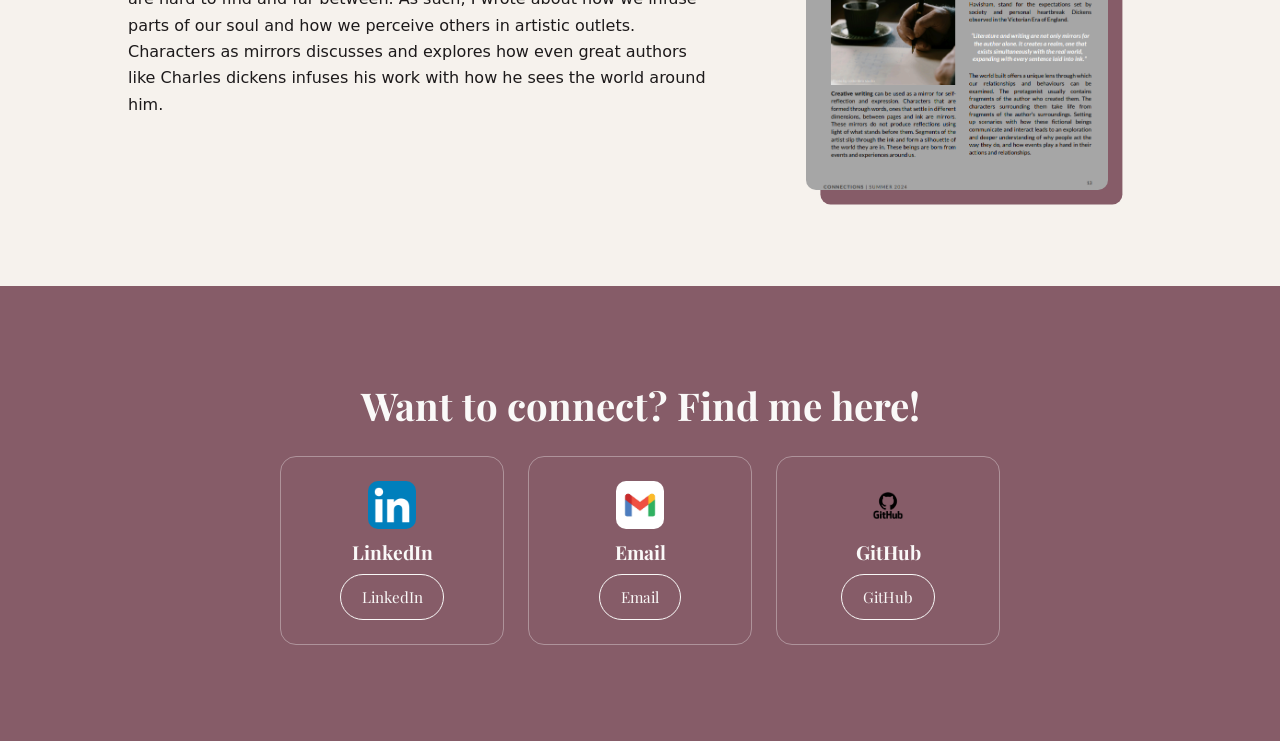
==== commit 256495d8: "Skills: add grouped skill chips and certifications row - Languages & Web | ML/AI | Automation & Data" ====
--- a/index.html
+++ b/index.html
@@ -35,6 +35,7 @@
                 <ul>
                     <li><a href="#About">About</a></li>
                     <li><a href="#Experience">Experience</a></li>
+                    <li><a href="#Skills">Skills</a></li>
                     <li><a href="#Projects">Projects</a></li>
                     <li><a href="#Extra">Extras</a></li>
                     <li><a href="#Contact">Contact</a></li>
@@ -113,6 +114,50 @@
             </p>
         </section>
 
+        <!--skills section-->
+        <section id="Skills" class="container">
+            <h2 class="section-title">Skills</h2>
+            <div class="skill-groups">
+                <div class="skill-group">
+                    <h3>Languages &amp; Web</h3>
+                    <ul class="chips">
+                        <li>Python</li><li>SQL</li><li>Java</li><li>C#</li><li>ASP.NET</li>
+                        <li>HTML/CSS</li><li>React</li><li>FastAPI</li>
+                    </ul>
+                </div>
+                <div class="skill-group">
+                    <h3>ML / AI</h3>
+                    <ul class="chips">
+                        <li>LLMs</li><li>CrewAI</li><li>TensorFlow</li><li>Keras</li><li>Scikit-learn</li>
+                        <li>OpenCV</li><li>OpenVINO</li><li>NLTK</li><li>NumPy</li><li>Pandas</li><li>Matplotlib</li>
+                    </ul>
+                </div>
+                <div class="skill-group">
+                    <h3>Automation &amp; Data</h3>
+                    <ul class="chips">
+                        <li>UiPath</li><li>Power BI</li><li>Databricks</li><li>Tableau</li><li>Vega-Lite</li>
+                    </ul>
+                </div>
+                <div class="skill-group">
+                    <h3>Tools</h3>
+                    <ul class="chips">
+                        <li>AWS</li><li>Supabase</li><li>Figma</li><li>Canva</li><li>UML</li><li>Microsoft Office</li>
+                    </ul>
+                </div>
+            </div>
+            <div class="certs">
+                <h3>Certifications</h3>
+                <ul class="chips chips-outline">
+                    <li>UiPath Agentic Automation Associate</li>
+                    <li>ZAKA Machine Learning Engineer</li>
+                    <li>Udacity Data Analysis Fundamentals</li>
+                    <li>Cisco IT Essentials</li>
+                    <li>IEEE Researcher</li>
+                </ul>
+                <p class="spoken"><strong>Languages:</strong> English, Urdu, French (basic), German (basic)</p>
+            </div>
+        </section>
+
         <!--featured projects section-->
         <section id="Projects" class="container projects">
             <h2 class="section-title">Featured Projects</h2>
--- a/styles.css
+++ b/styles.css
@@ -283,6 +283,41 @@
 }
 .tl-earlier strong { color: var(--text); font-family: var(--font-display); }
 
+/* ---------- Skills ---------- */
+.skill-groups {
+    display: grid;
+    grid-template-columns: repeat(auto-fit, minmax(min(100%, 240px), 1fr));
+    gap: 1.25rem;
+}
+.skill-group {
+    background-color: var(--surface);
+    border: 1px solid var(--line);
+    border-radius: var(--radius);
+    padding: 1.25rem;
+}
+.skill-group h3, .certs h3 { font-size: 1.1rem; margin-bottom: 0.75rem; }
+.chips {
+    list-style: none;
+    margin: 0;
+    padding: 0;
+    display: flex;
+    flex-wrap: wrap;
+    gap: 0.45rem;
+}
+.chips li {
+    background-color: var(--chip-bg);
+    border-radius: 999px;
+    padding: 0.2rem 0.75rem;
+    font-size: 0.88rem;
+}
+.chips-outline li {
+    background-color: transparent;
+    border: 1px solid var(--accent);
+}
+.certs { margin-top: 1.75rem; }
+.spoken { font-size: 0.92rem; color: var(--muted); margin: 1rem 0 0; }
+.spoken strong { color: var(--text); font-family: var(--font-display); }
+
 /* ---------- Project cards ---------- */
 .card-style {
     display: grid;
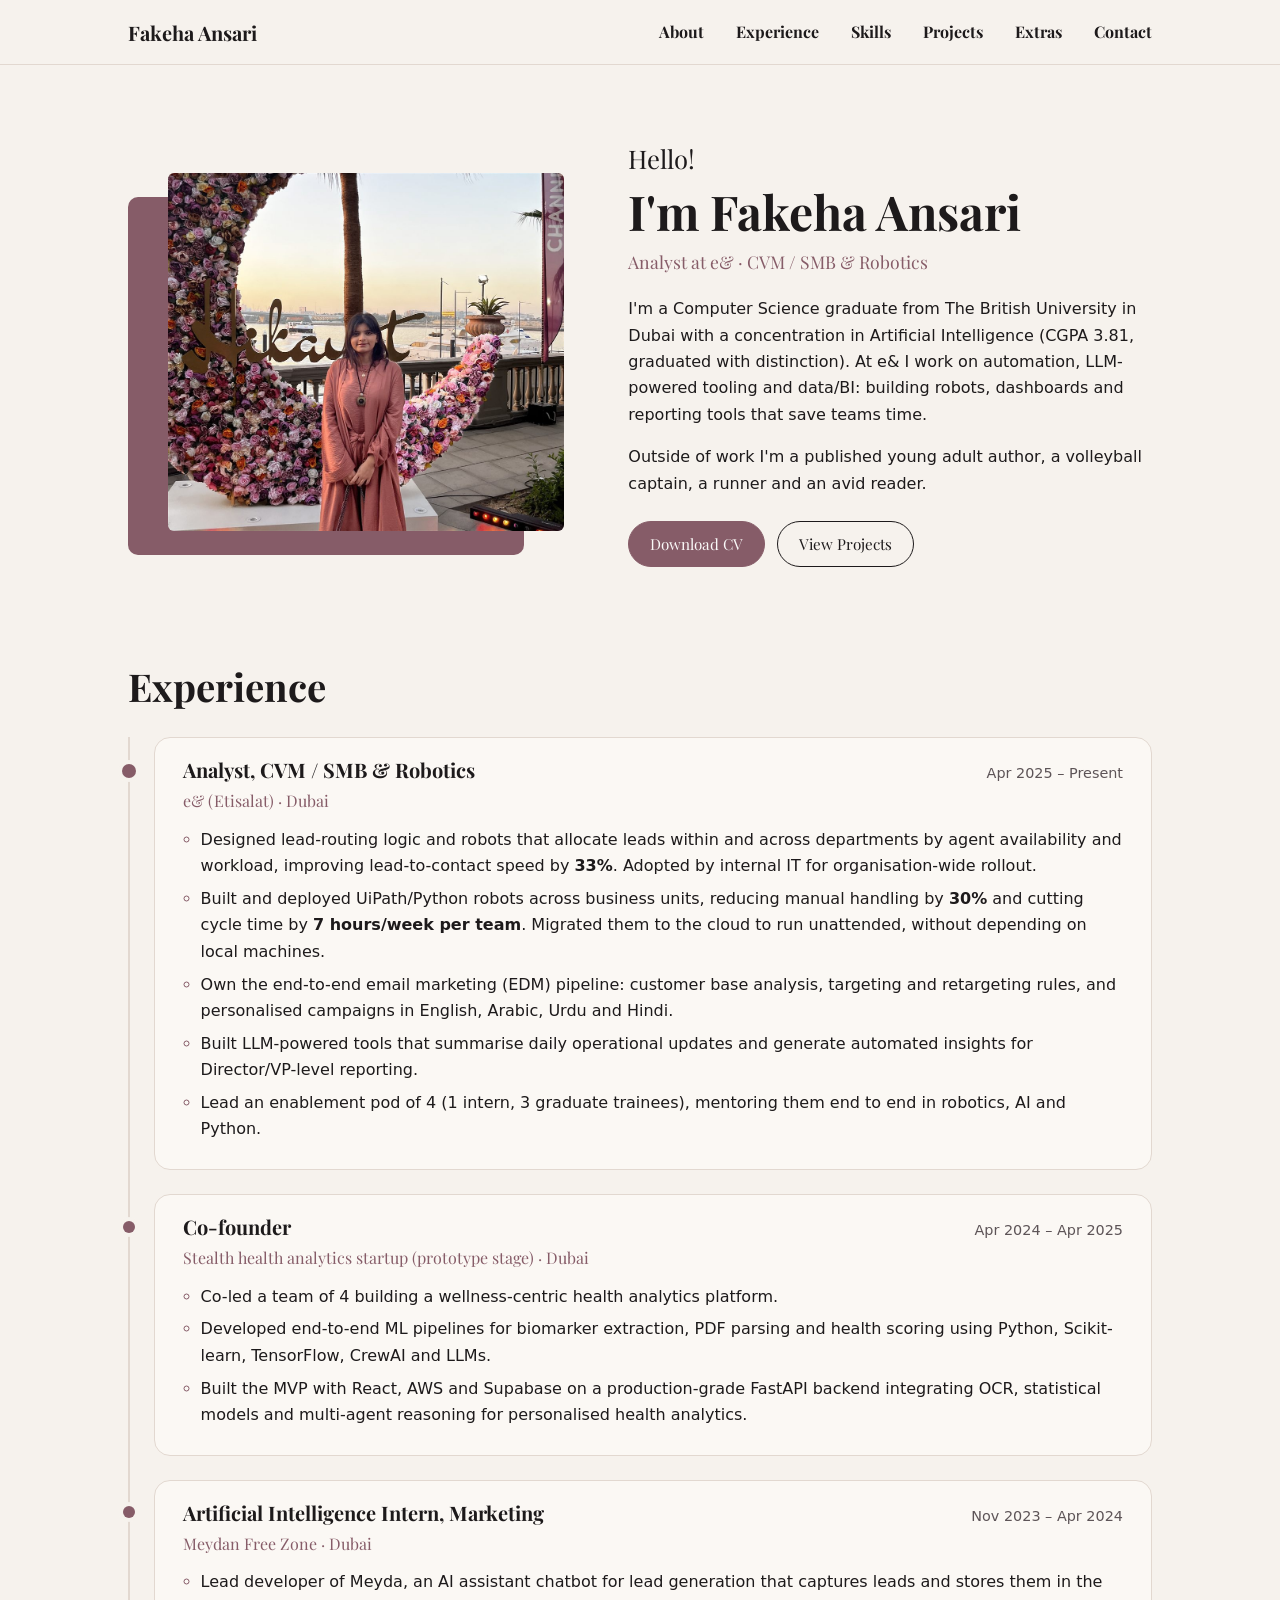
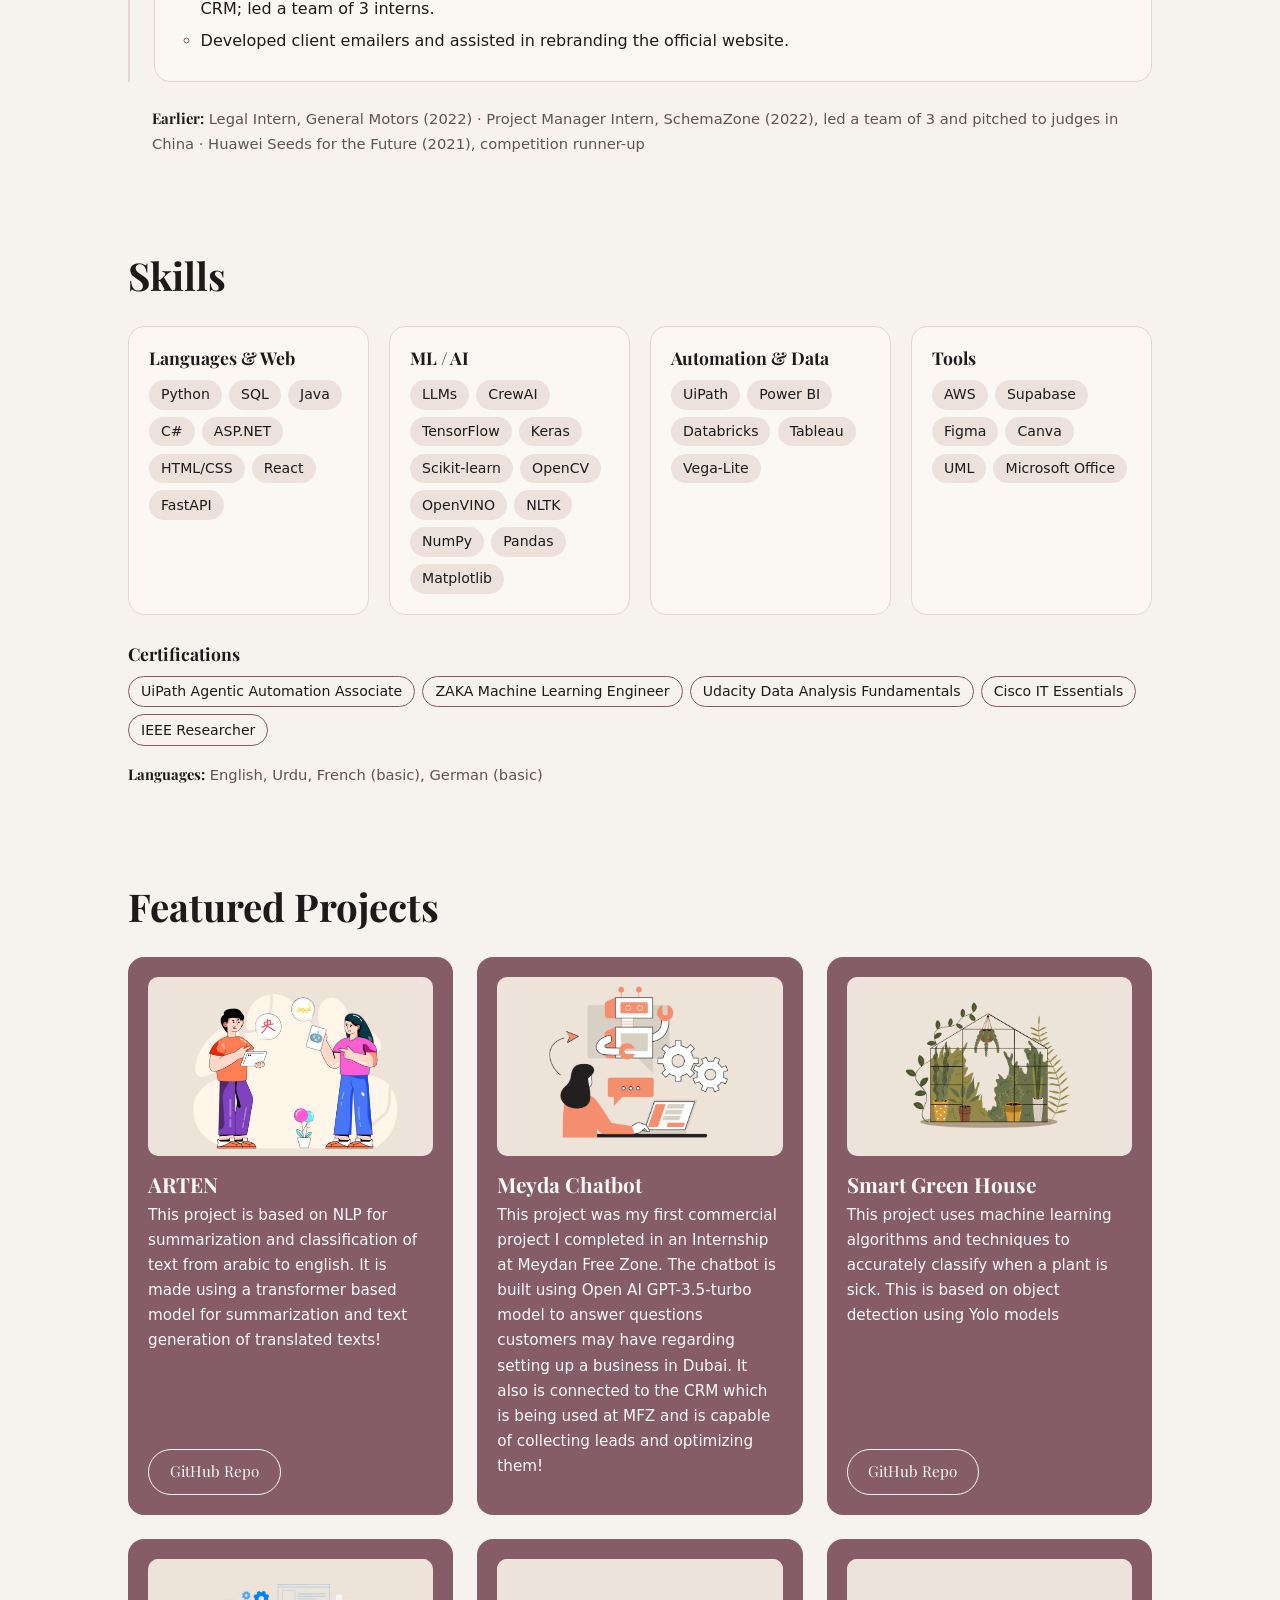
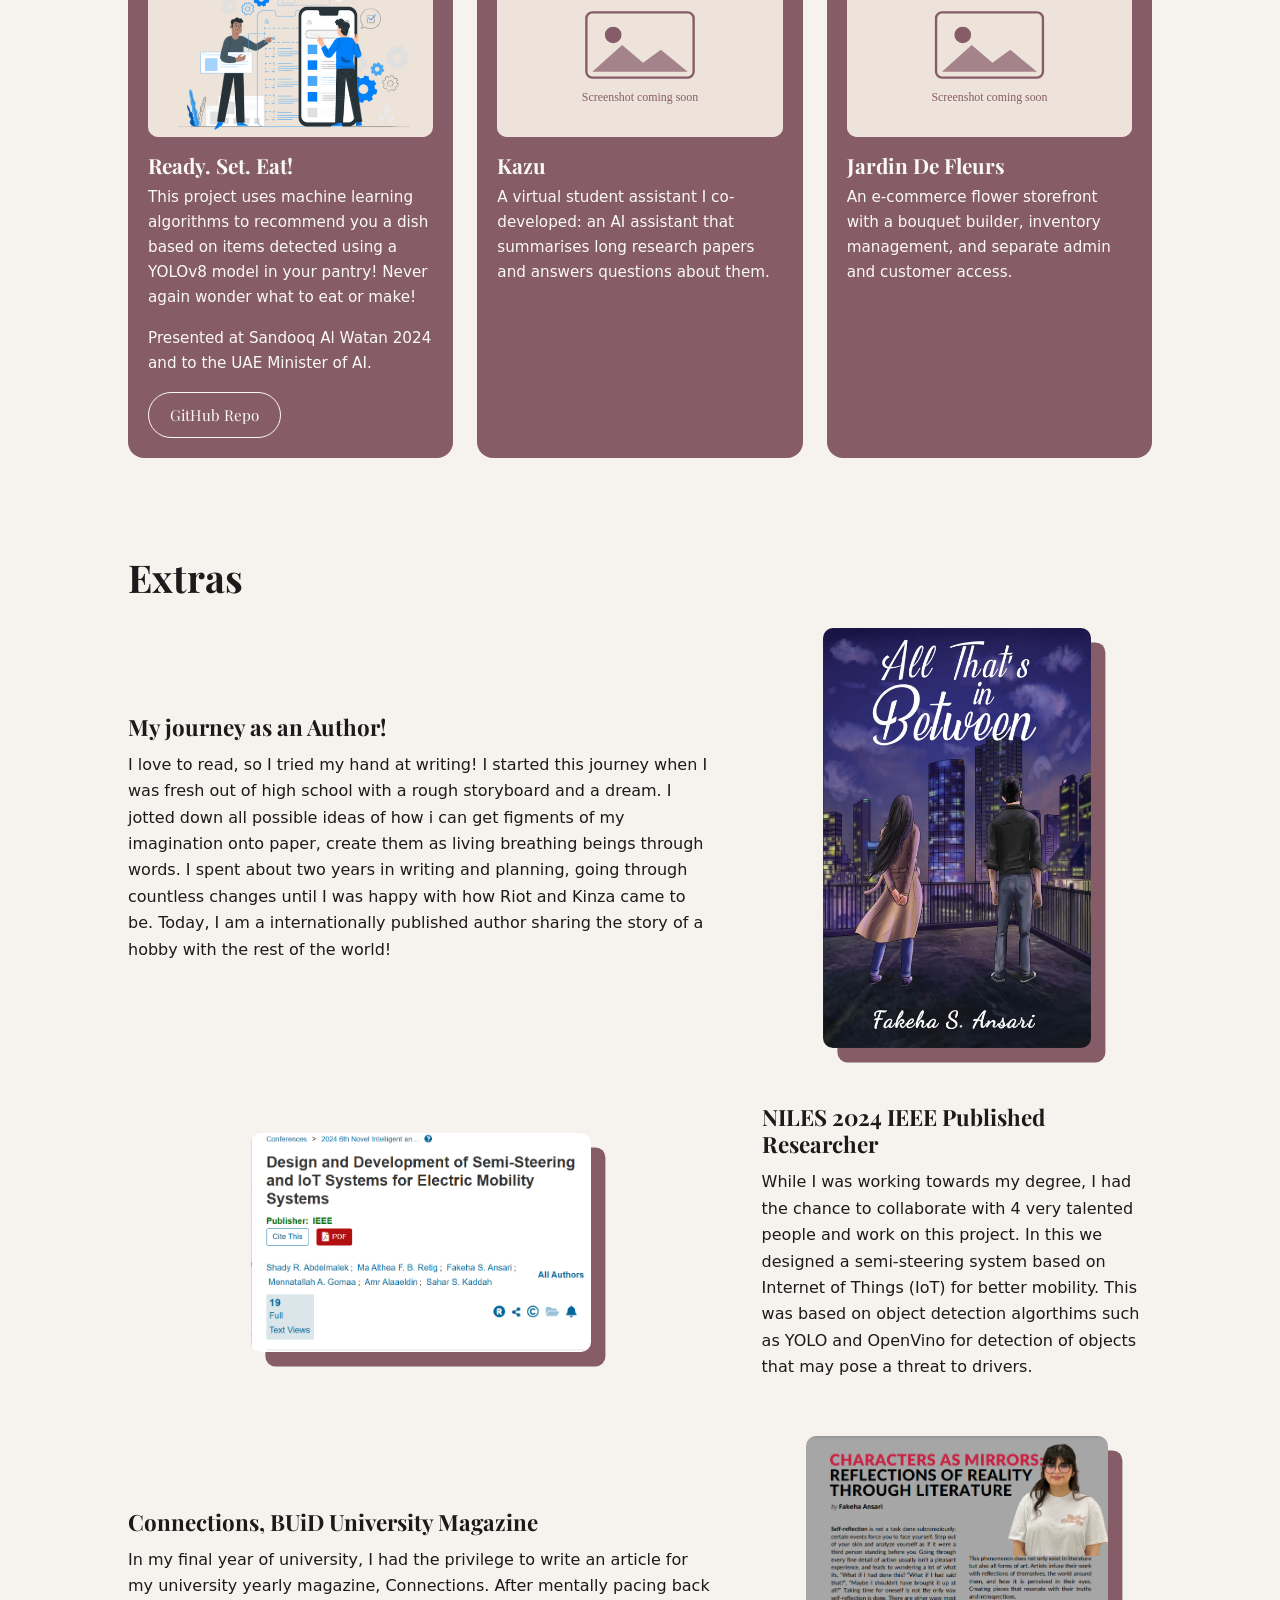
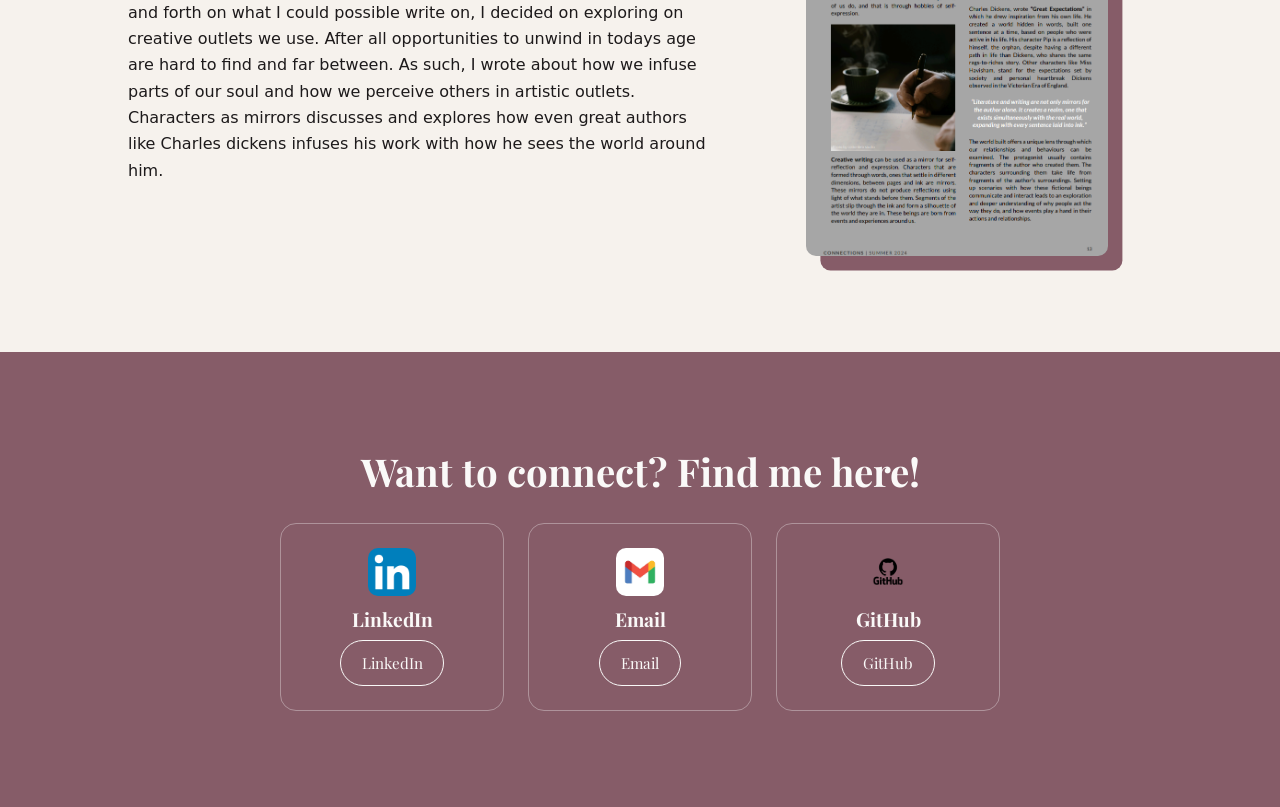
==== commit 73b51486: "Projects: add Kazu and Jardin De Fleurs, Ready.Set.Eat recognition - Ready.Set.Eat: presented at San" ====
--- a/index.html
+++ b/index.html
@@ -188,7 +188,22 @@
                     <p>This project uses machine learning algorithms to recommend you a dish based on items detected using a YOLOv8 model in your pantry!
                         Never again wonder what to eat or make!
                     </p>
+                    <p>Presented at Sandooq Al Watan 2024 and to the UAE Minister of AI.</p>
                     <a class="btn" target="_blank" rel="noopener" href="https://github.com/fakehaa/Ready-Set-Eat">GitHub Repo</a>
+                </article>
+                <article class="item on-accent">
+                    <!-- TODO: replace placeholder with a Kazu screenshot (e.g. assets/kazu.png) and update the alt text -->
+                    <img src="assets/placeholder.svg" alt="Placeholder image for Kazu; screenshot coming soon">
+                    <h3>Kazu</h3>
+                    <p>A virtual student assistant I co-developed: an AI assistant that summarises long research papers and answers questions about them.</p>
+                    <!-- TODO: add Kazu repo link, e.g. <a class="btn" target="_blank" rel="noopener" href="https://github.com/fakehaa/REPO">GitHub Repo</a> -->
+                </article>
+                <article class="item on-accent">
+                    <!-- TODO: replace placeholder with a Jardin De Fleurs screenshot (e.g. assets/jardin.png) and update the alt text -->
+                    <img src="assets/placeholder.svg" alt="Placeholder image for Jardin De Fleurs; screenshot coming soon">
+                    <h3>Jardin De Fleurs</h3>
+                    <p>An e-commerce flower storefront with a bouquet builder, inventory management, and separate admin and customer access.</p>
+                    <!-- TODO: add Jardin De Fleurs repo link, e.g. <a class="btn" target="_blank" rel="noopener" href="https://github.com/fakehaa/REPO">GitHub Repo</a> -->
                 </article>
             </div>
         </section>
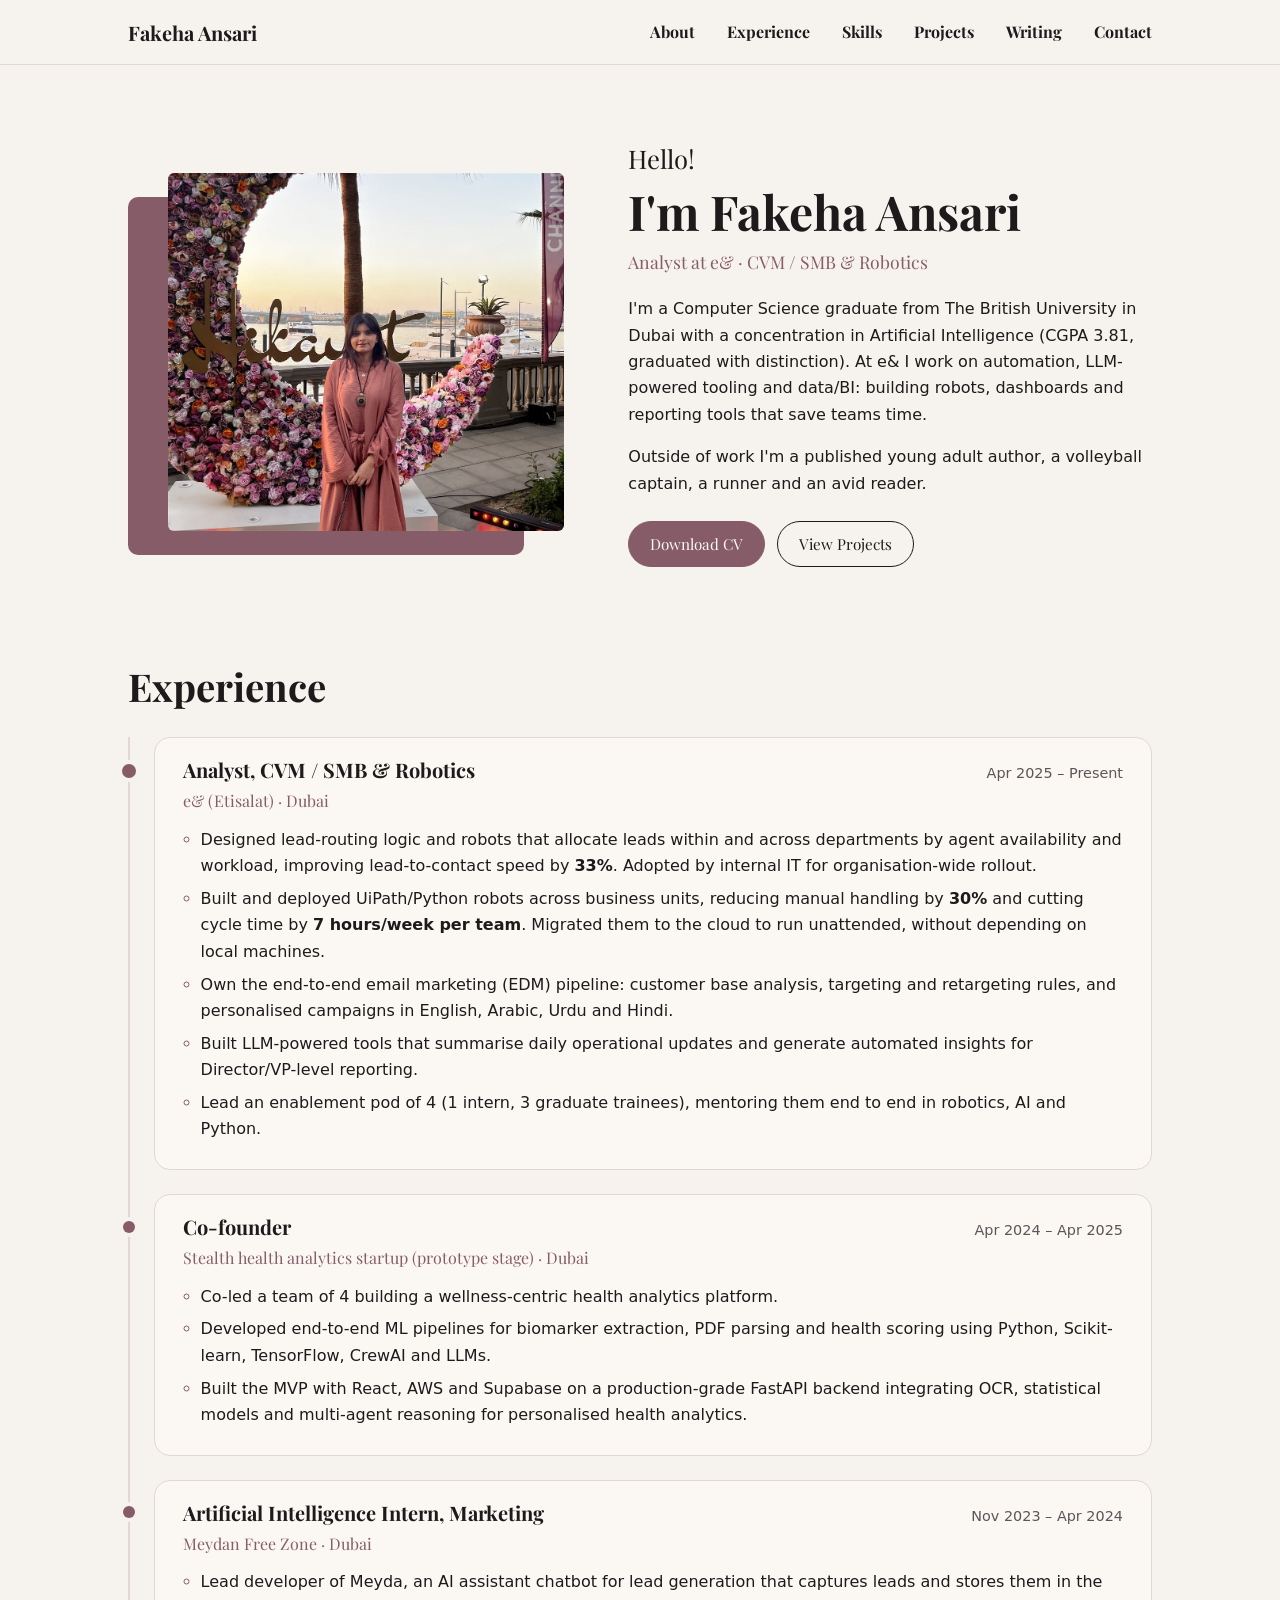
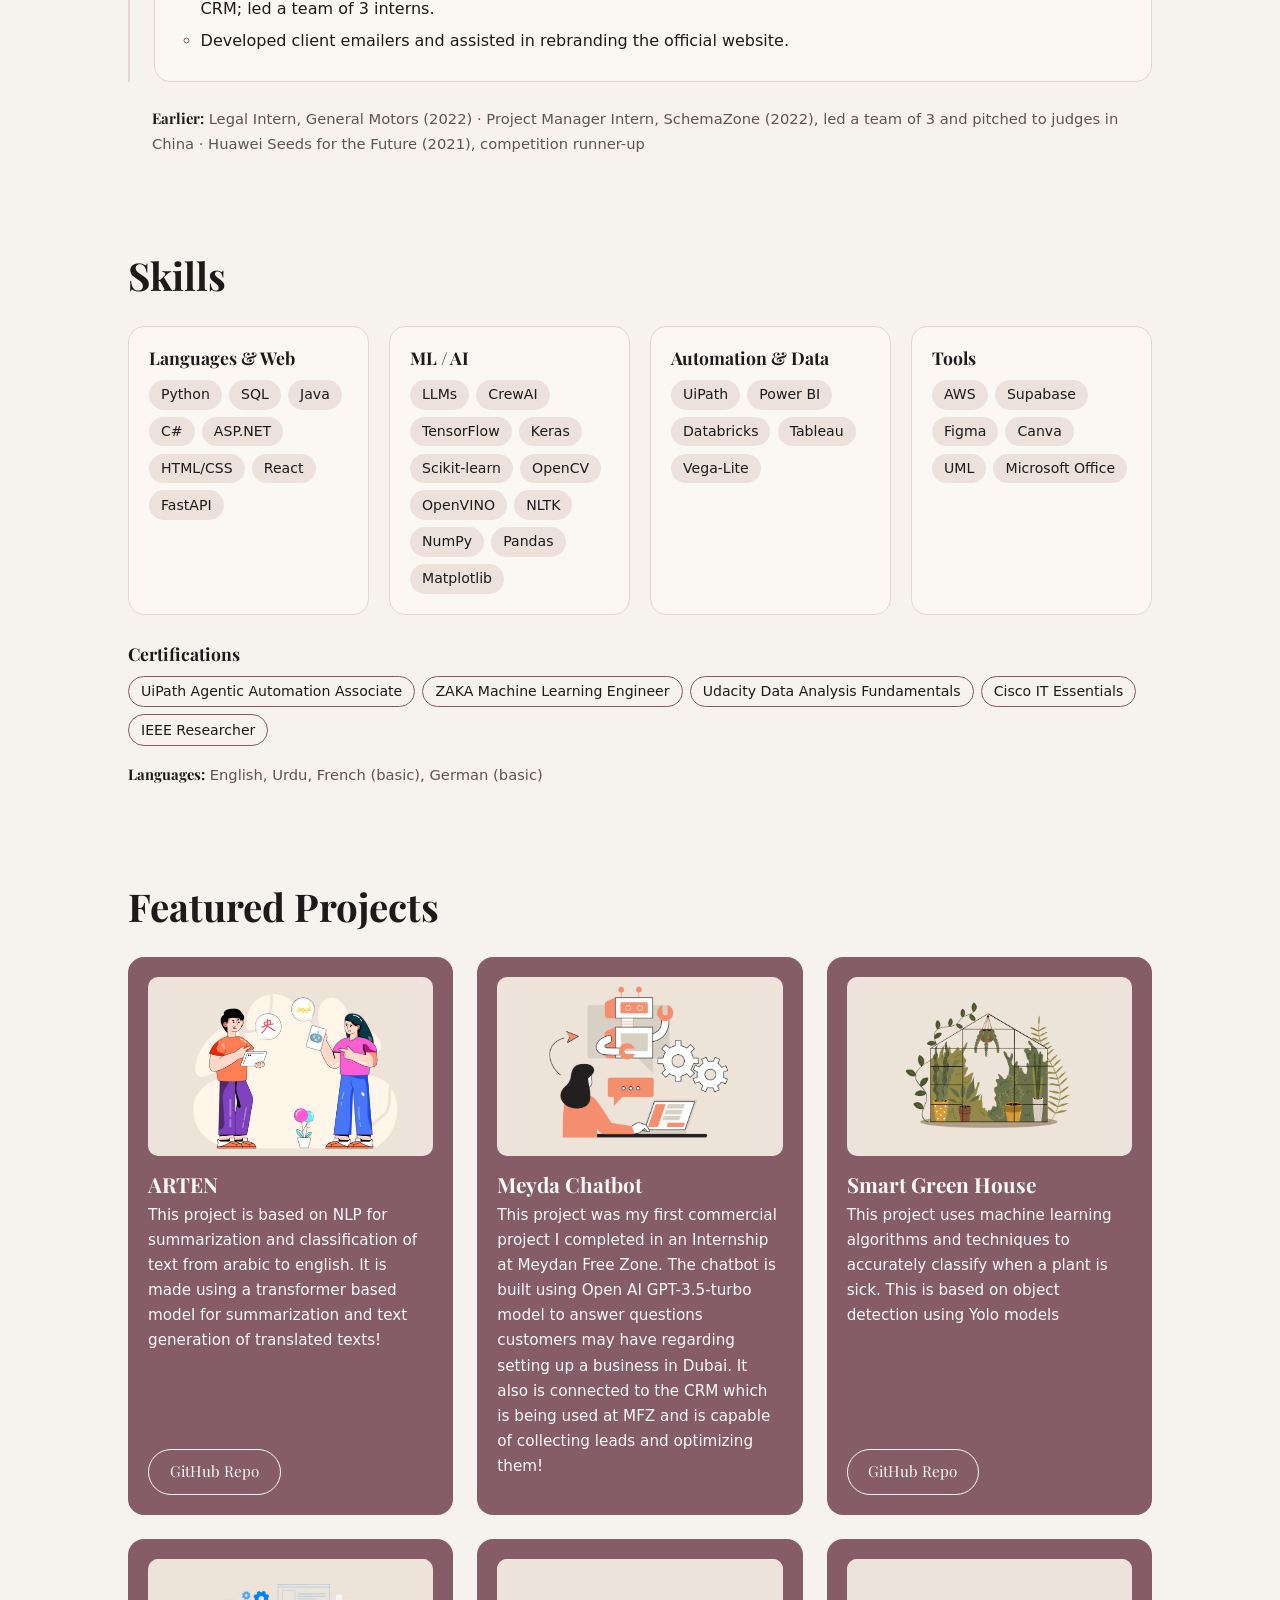
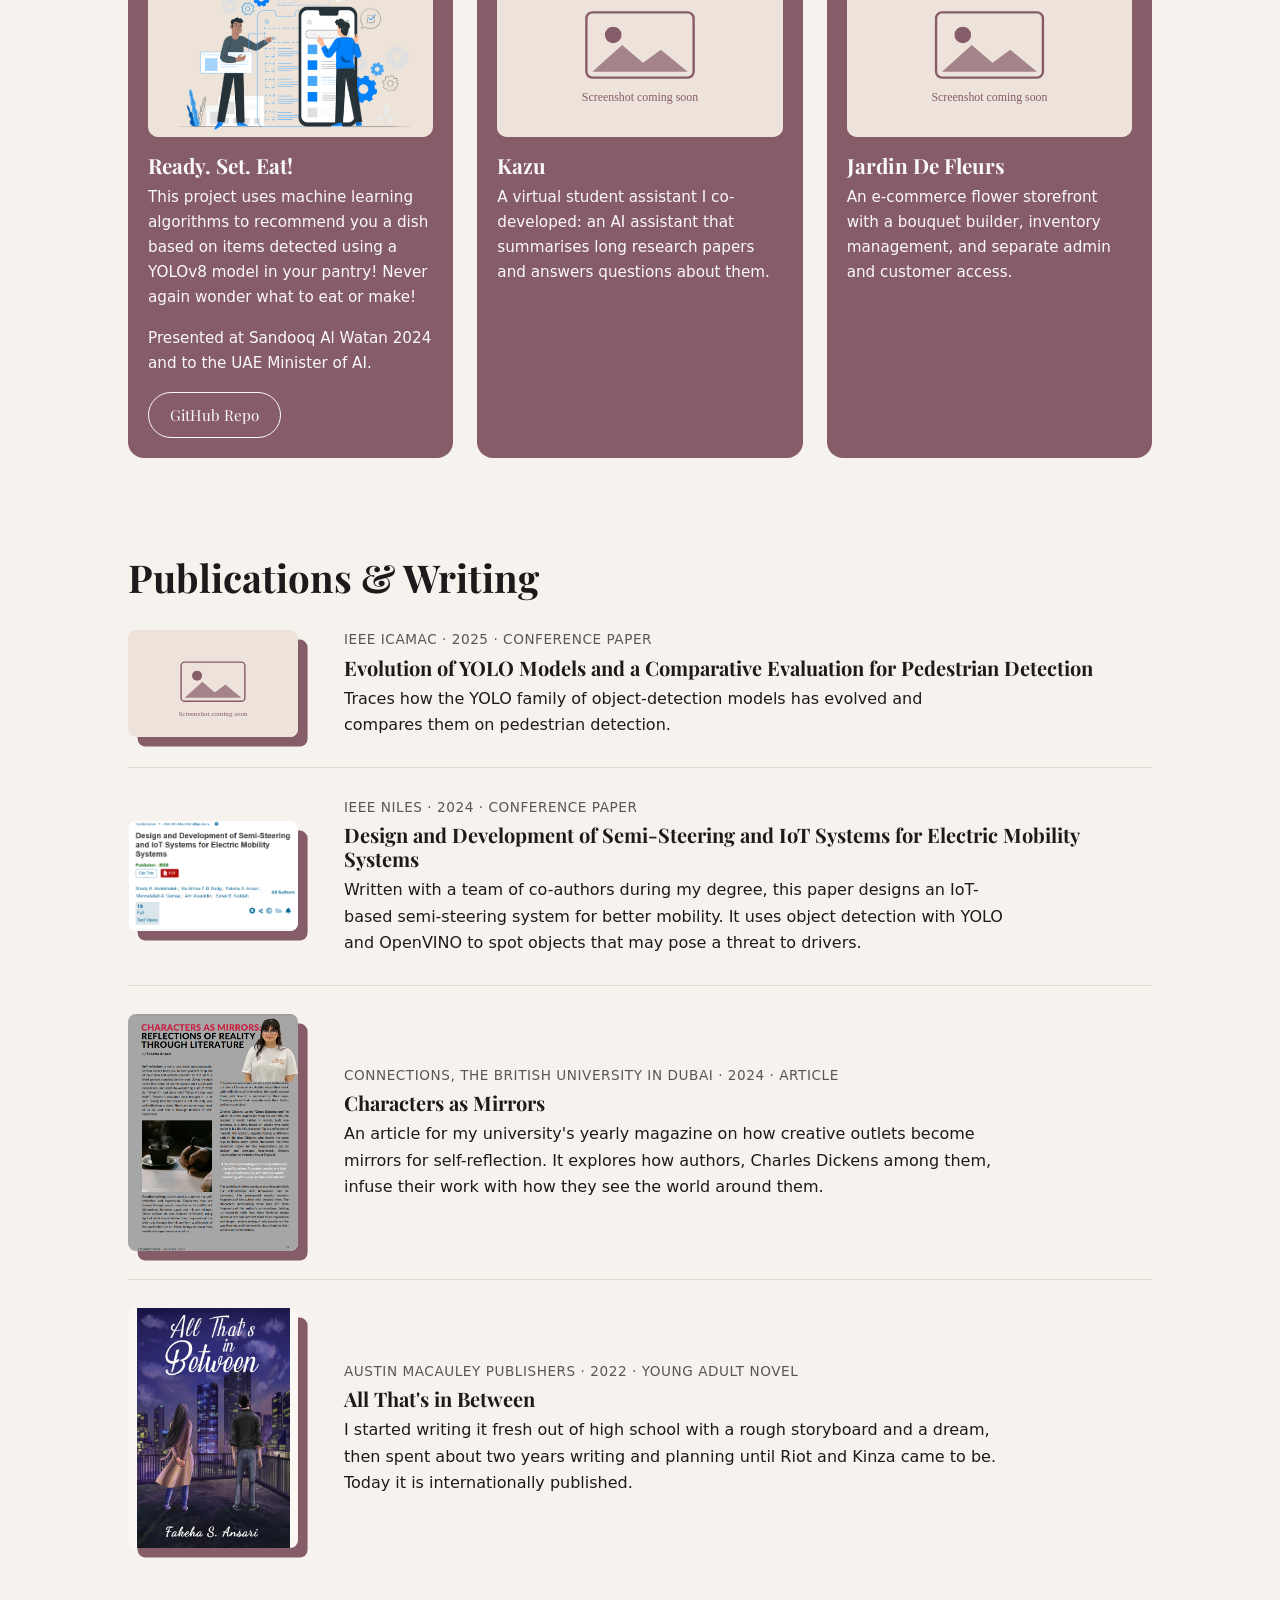
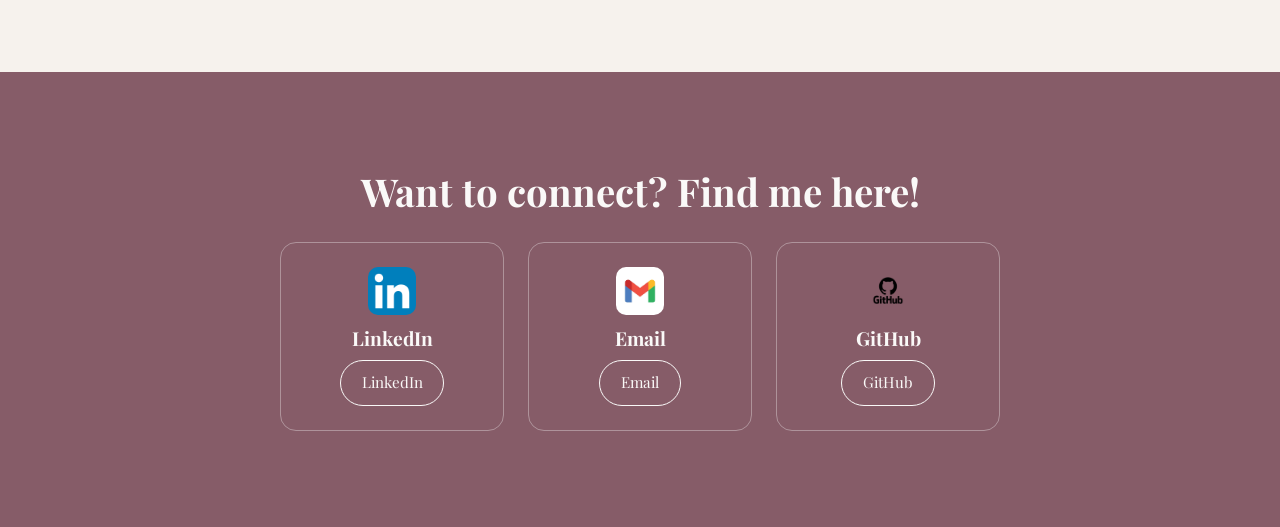
==== commit bd197c00: "Writing: replace Extras with Publications & Writing list - Newest first: IEEE ICAMAC 2025 YOLO paper" ====
--- a/index.html
+++ b/index.html
@@ -37,7 +37,7 @@
                     <li><a href="#Experience">Experience</a></li>
                     <li><a href="#Skills">Skills</a></li>
                     <li><a href="#Projects">Projects</a></li>
-                    <li><a href="#Extra">Extras</a></li>
+                    <li><a href="#Writing">Writing</a></li>
                     <li><a href="#Contact">Contact</a></li>
                 </ul>
             </nav>
@@ -163,13 +163,13 @@
             <h2 class="section-title">Featured Projects</h2>
             <div class="card-style">
                 <article class="item on-accent">
-                    <img src="assets/translate.png" alt="ARTEN project screenshot: Arabic-to-English translation and summarisation">
+                    <img src="assets/translate.png" alt="Illustration of two people exchanging messages in different languages">
                     <h3>ARTEN</h3>
                     <p>This project is based on NLP for summarization and classification of text from arabic to english. It is made using a transformer based model for summarization and text generation of translated texts!</p>
                     <a class="btn" target="_blank" rel="noopener" href="https://github.com/fakehaa/ARTEN">GitHub Repo</a>
                 </article>
                 <article class="item on-accent">
-                    <img src="assets/chatbot.png" alt="Meyda chatbot interface">
+                    <img src="assets/chatbot.png" alt="Illustration of a person at a laptop chatting with a robot assistant">
                     <h3>Meyda Chatbot</h3>
                     <p>This project was my first commercial project I completed in an Internship at Meydan Free Zone. The chatbot is built using Open AI GPT-3.5-turbo model
                         to answer questions customers may have regarding setting up a business in Dubai. It also is connected to the CRM which is being used at MFZ and is capable of
@@ -177,13 +177,13 @@
                     </p>
                 </article>
                 <article class="item on-accent">
-                    <img src="assets/greenhouse.png" alt="Smart Green House plant disease detection">
+                    <img src="assets/greenhouse.png" alt="Illustration of a greenhouse filled with potted plants">
                     <h3>Smart Green House</h3>
                     <p>This project uses machine learning algorithms and techniques to accurately classify when a plant is sick. This is based on object detection using Yolo models</p>
                     <a class="btn" target="_blank" rel="noopener" href="https://github.com/ShadyEgypt/Zaka-Project">GitHub Repo</a>
                 </article>
                 <article class="item on-accent">
-                    <img src="assets/System.png" alt="Ready.Set.Eat system diagram">
+                    <img src="assets/System.png" alt="Illustration of two people designing a mobile app interface">
                     <h3>Ready. Set. Eat!</h3>
                     <p>This project uses machine learning algorithms to recommend you a dish based on items detected using a YOLOv8 model in your pantry!
                         Never again wonder what to eat or make!
@@ -208,57 +208,58 @@
             </div>
         </section>
 
-        <!--Extras section!-->
-        <section id="Extra" class="container extras">
-            <h2 class="section-title">Extras</h2>
-
-            <div class="extra-content">
-                <div class="extra-text">
-                    <h3>My journey as an Author!</h3>
-                    <p>
-                        I love to read, so I tried my hand at writing! I started this journey when I was fresh out of high school with a rough
-                        storyboard and a dream. I jotted down all possible ideas of how i can get figments of my imagination onto paper,
-                        create them as living breathing beings through words. I spent about two years in writing and planning, going through
-                        countless changes until I was happy with how Riot and Kinza came to be.
-                        Today, I am a internationally published author sharing the story of a hobby with the rest of the world!
-                    </p>
-                </div>
-                <div class="extra-image">
-                    <img src="assets/atib.jpg" width="500" height="783" alt="Cover of the novel All That's in Between">
-                </div>
-            </div>
-
-            <div class="extra-content reverse">
-                <div class="extra-text">
-                    <h3>NILES 2024 IEEE Published Researcher</h3>
-                    <p>
-                        While I was working towards my degree, I had the chance to collaborate with 4 very talented people and
-                        work on this project. In this we designed a semi-steering system based on Internet of Things (IoT) for
-                        better mobility. This was based on object detection
-                        algorthims such as YOLO and OpenVino for detection of objects that may pose a threat to drivers.
-                    </p>
-                </div>
-                <div class="extra-image">
-                    <img src="assets/ieee.png" width="799" height="516" alt="IEEE NILES 2024 conference">
-                </div>
-            </div>
-
-            <div class="extra-content">
-                <div class="extra-text">
-                    <h3>Connections, BUiD University Magazine</h3>
-                    <p>
-                        In my final year of university, I had the privilege to write an article for my university yearly magazine,
-                        Connections. After mentally pacing back and forth on what I could possible write on, I decided on exploring
-                        on creative outlets we use. After all opportunities to unwind in todays age are hard to find and far between.
-                        As such, I wrote about how we infuse parts of our soul and how we perceive others in artistic outlets.
-                        Characters as mirrors discusses and explores how even great authors like Charles dickens infuses his work
-                        with how he sees the world around him.
-                    </p>
-                </div>
-                <div class="extra-image">
-                    <img src="assets/connections.png" width="655" height="912" alt="Connections, The British University in Dubai magazine">
-                </div>
-            </div>
+        <!--publications & writing section-->
+        <section id="Writing" class="container">
+            <h2 class="section-title">Publications &amp; Writing</h2>
+            <ul class="pubs">
+                <li class="pub">
+                    <div class="pub-image">
+                        <!-- TODO: replace placeholder with an image for the ICAMAC paper (e.g. a screenshot of the IEEE Xplore listing, like assets/ieee.png) -->
+                        <img src="assets/placeholder.svg" alt="Placeholder image for the IEEE ICAMAC 2025 paper">
+                    </div>
+                    <div class="pub-text">
+                        <p class="pub-meta">IEEE ICAMAC · 2025 · Conference paper</p>
+                        <h3>Evolution of YOLO Models and a Comparative Evaluation for Pedestrian Detection</h3>
+                        <p>Traces how the YOLO family of object-detection models has evolved and compares them on pedestrian detection.</p>
+                        <!-- TODO: add paper link (IEEE Xplore / DOI), e.g. <a class="pub-link" target="_blank" rel="noopener" href="https://doi.org/...">Read the paper →</a> -->
+                    </div>
+                </li>
+                <li class="pub">
+                    <div class="pub-image">
+                        <img src="assets/ieee.png" width="799" height="516" alt="IEEE Xplore listing for the paper Design and Development of Semi-Steering and IoT Systems for Electric Mobility Systems">
+                    </div>
+                    <div class="pub-text">
+                        <p class="pub-meta">IEEE NILES · 2024 · Conference paper</p>
+                        <h3>Design and Development of Semi-Steering and IoT Systems for Electric Mobility Systems</h3>
+                        <p>Written with a team of co-authors during my degree, this paper designs an IoT-based semi-steering system for better mobility.
+                        It uses object detection with YOLO and OpenVINO to spot objects that may pose a threat to drivers.</p>
+                        <!-- TODO: add paper link (IEEE Xplore / DOI), e.g. <a class="pub-link" target="_blank" rel="noopener" href="https://doi.org/...">Read the paper →</a> -->
+                    </div>
+                </li>
+                <li class="pub">
+                    <div class="pub-image">
+                        <img src="assets/connections.png" width="655" height="912" alt="Magazine page of the article Characters as Mirrors: Reflections of Reality Through Literature, by Fakeha Ansari">
+                    </div>
+                    <div class="pub-text">
+                        <p class="pub-meta">Connections, The British University in Dubai · 2024 · Article</p>
+                        <h3>Characters as Mirrors</h3>
+                        <p>An article for my university's yearly magazine on how creative outlets become mirrors for self-reflection.
+                        It explores how authors, Charles Dickens among them, infuse their work with how they see the world around them.</p>
+                    </div>
+                </li>
+                <li class="pub">
+                    <div class="pub-image">
+                        <img src="assets/atib.jpg" width="500" height="783" alt="Book cover of All That's in Between by Fakeha S. Ansari: two figures on a rooftop overlooking a city at night">
+                    </div>
+                    <div class="pub-text">
+                        <p class="pub-meta">Austin Macauley Publishers · 2022 · Young adult novel</p>
+                        <h3>All That's in Between</h3>
+                        <p>I started writing it fresh out of high school with a rough storyboard and a dream, then spent about two years
+                        writing and planning until Riot and Kinza came to be. Today it is internationally published.</p>
+                        <!-- TODO: add a link to buy the book (publisher or store page), e.g. <a class="pub-link" target="_blank" rel="noopener" href="https://...">Get the book →</a> -->
+                    </div>
+                </li>
+            </ul>
         </section>
 
         <!--Contact section-->
--- a/styles.css
+++ b/styles.css
@@ -344,31 +344,47 @@
 .item p { font-size: 0.95rem; margin: 0 0 1rem; }
 .item .btn { margin-top: auto; align-self: flex-start; }
 
-/* ---------- Extras ---------- */
-.extra-content {
+/* ---------- Publications & Writing ---------- */
+.pubs { list-style: none; margin: 0; padding: 0; }
+.pub {
     display: grid;
     grid-template-columns: minmax(0, 1fr);
-    gap: 2rem;
+    gap: 1.5rem;
     align-items: center;
-    margin-bottom: 3.5rem;
-}
-@media (min-width: 760px) {
-    .extra-content { grid-template-columns: minmax(0, 3fr) minmax(0, 2fr); gap: 3rem; }
-    .extra-content.reverse .extra-image { order: -1; }
-}
-.extra-text h3 { font-size: 1.4rem; }
-.extra-text p { margin: 0; }
-.extra-image { position: relative; justify-self: center; max-width: 340px; }
-.extra-image img { border-radius: 10px; max-height: 420px; width: auto; }
-.extra-image::before {
+    padding-block: 1.75rem;
+    border-top: 1px solid var(--line);
+}
+.pub:first-child { border-top: 0; padding-top: 0; }
+@media (min-width: 640px) {
+    .pub { grid-template-columns: 180px minmax(0, 1fr); gap: 2.25rem; }
+}
+.pub-image { position: relative; max-width: 180px; margin-right: 0.6rem; }
+.pub-image img {
+    border-radius: 8px;
+    width: 100%;
+    max-height: 240px;
+    object-fit: contain;
+    background-color: var(--surface);
+}
+.pub-image::before {
     content: '';
     position: absolute;
     inset: 0;
     background-color: var(--accent);
-    border-radius: 10px;
-    transform: translate(0.9rem, 0.9rem);
+    border-radius: 8px;
+    transform: translate(0.6rem, 0.6rem);
     z-index: -1;
 }
+.pub-meta {
+    font-size: 0.85rem;
+    color: var(--muted);
+    text-transform: uppercase;
+    letter-spacing: 0.04em;
+    margin: 0 0 0.3rem;
+}
+.pub-text h3 { font-size: 1.25rem; margin-bottom: 0.4rem; }
+.pub-text p:not(.pub-meta) { margin: 0; max-width: 65ch; }
+.pub-link { display: inline-block; margin-top: 0.5rem; color: var(--accent); font-family: var(--font-display); }
 
 /* ---------- Contact ---------- */
 .contact {
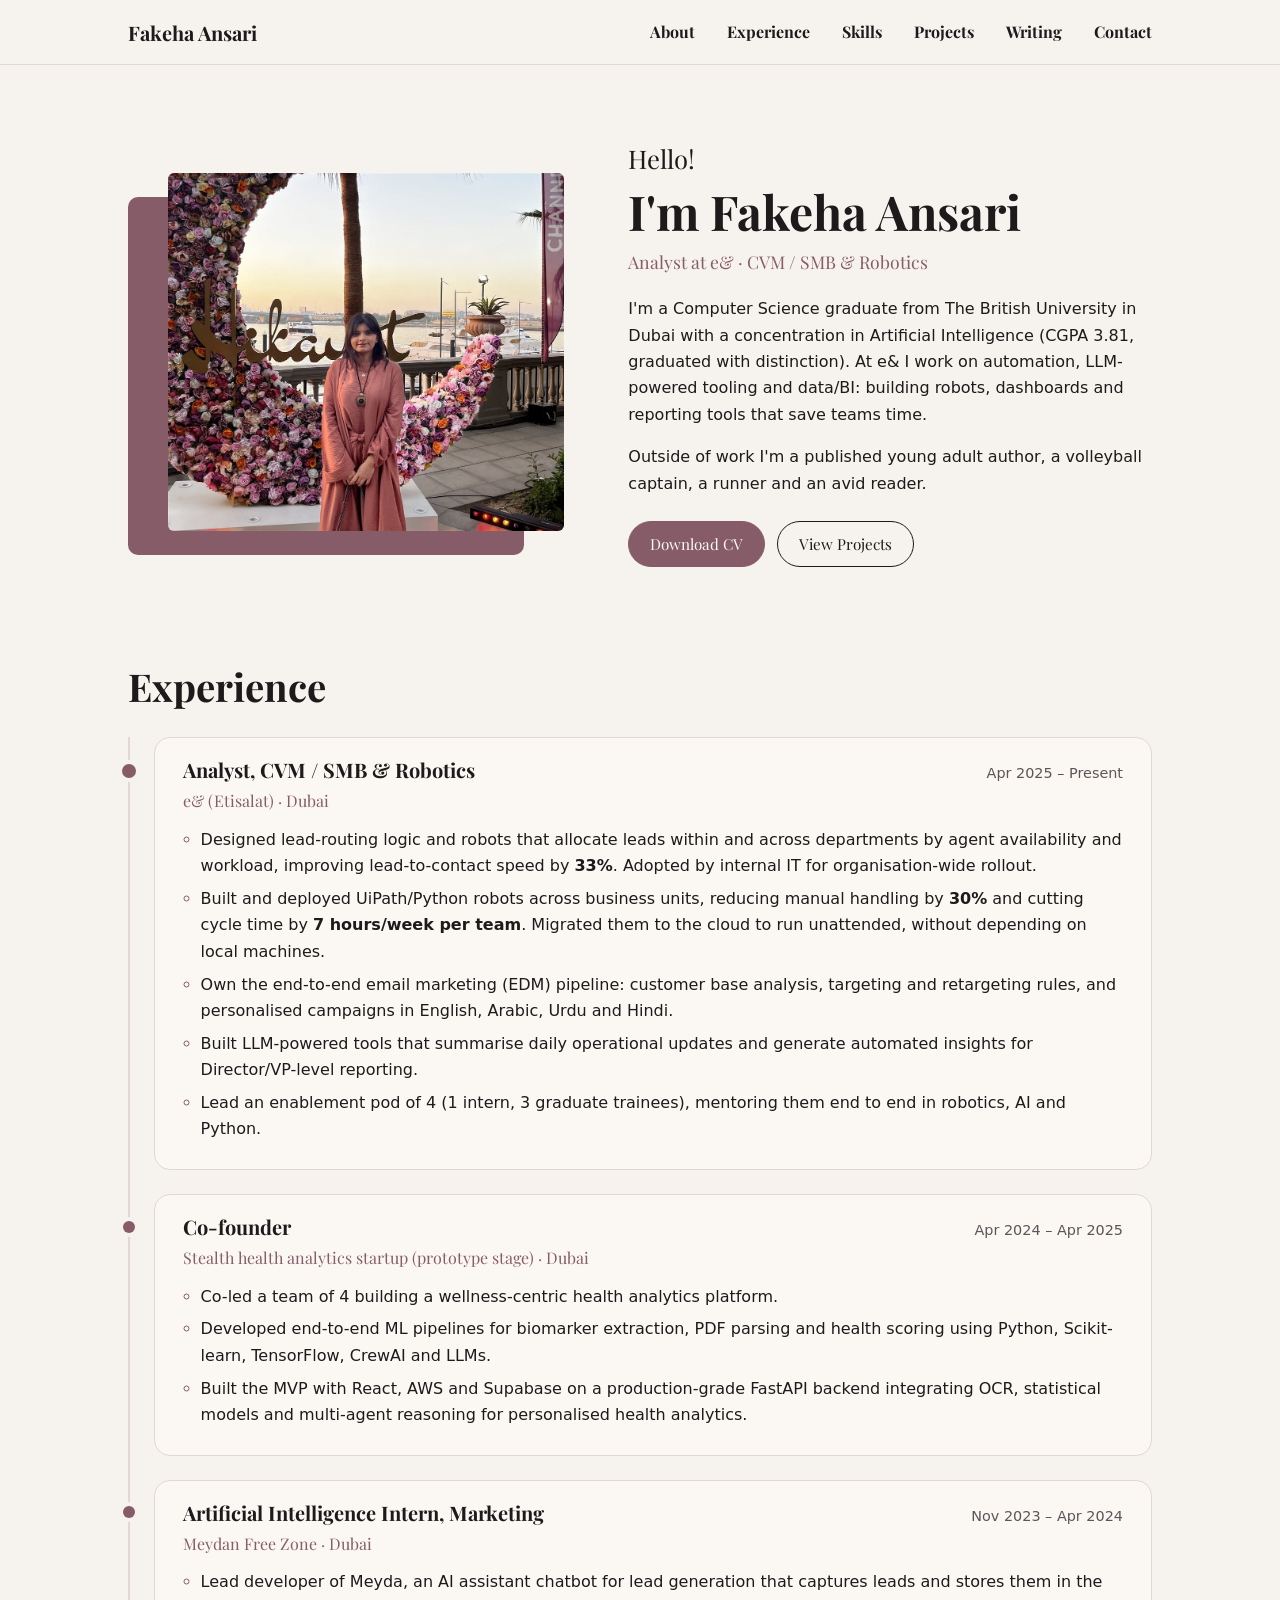
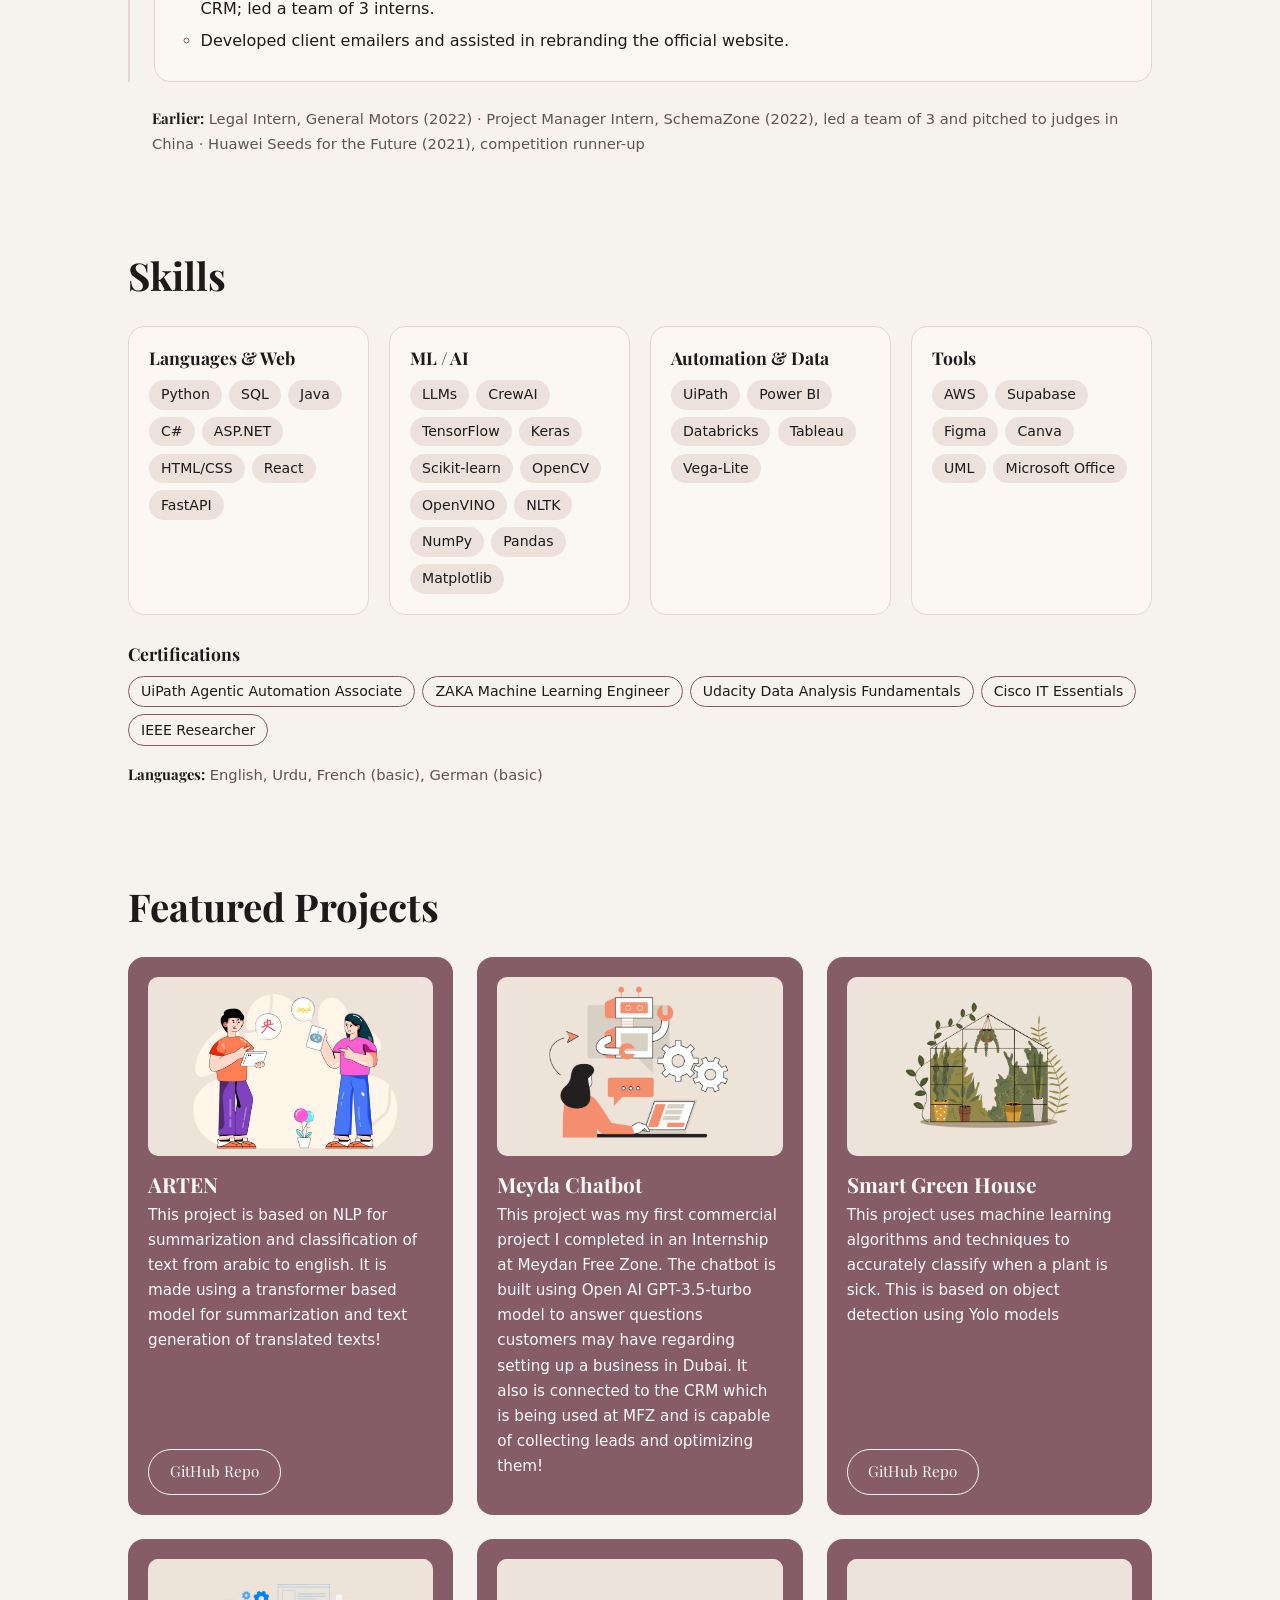
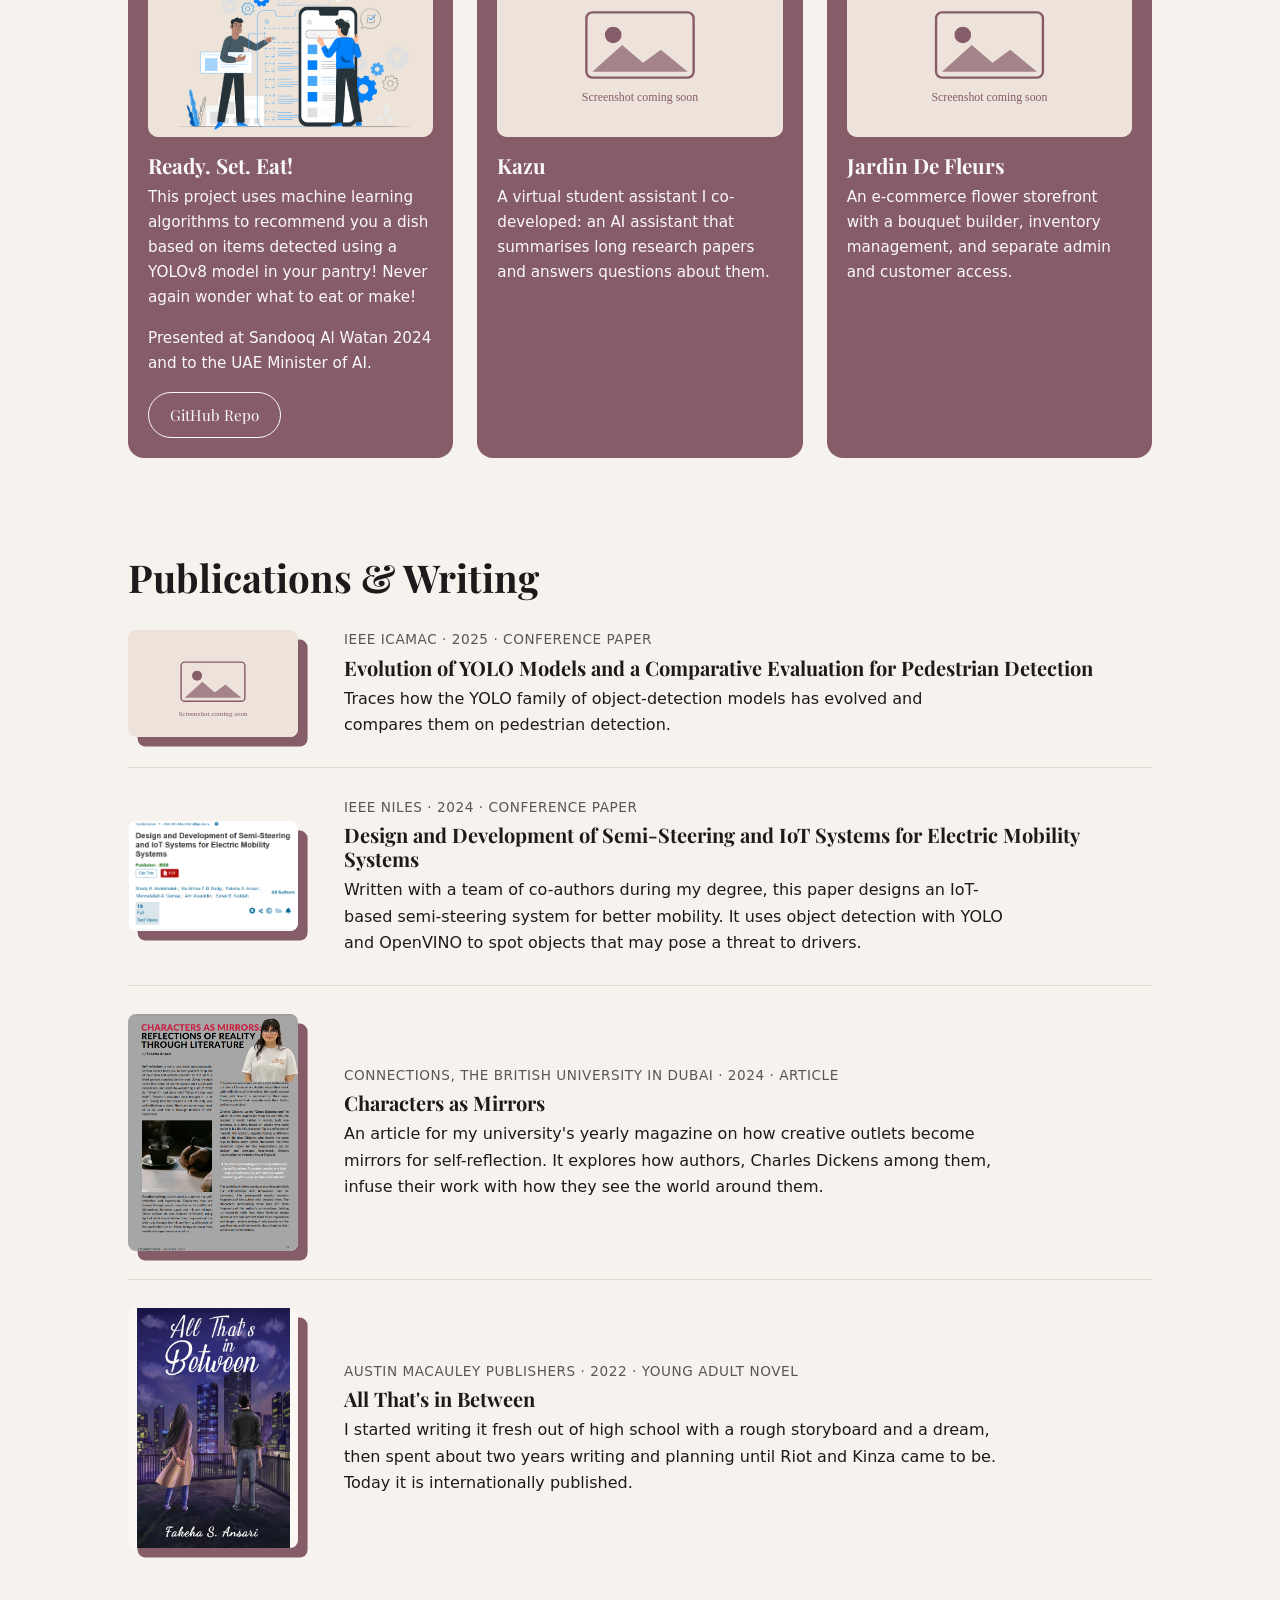
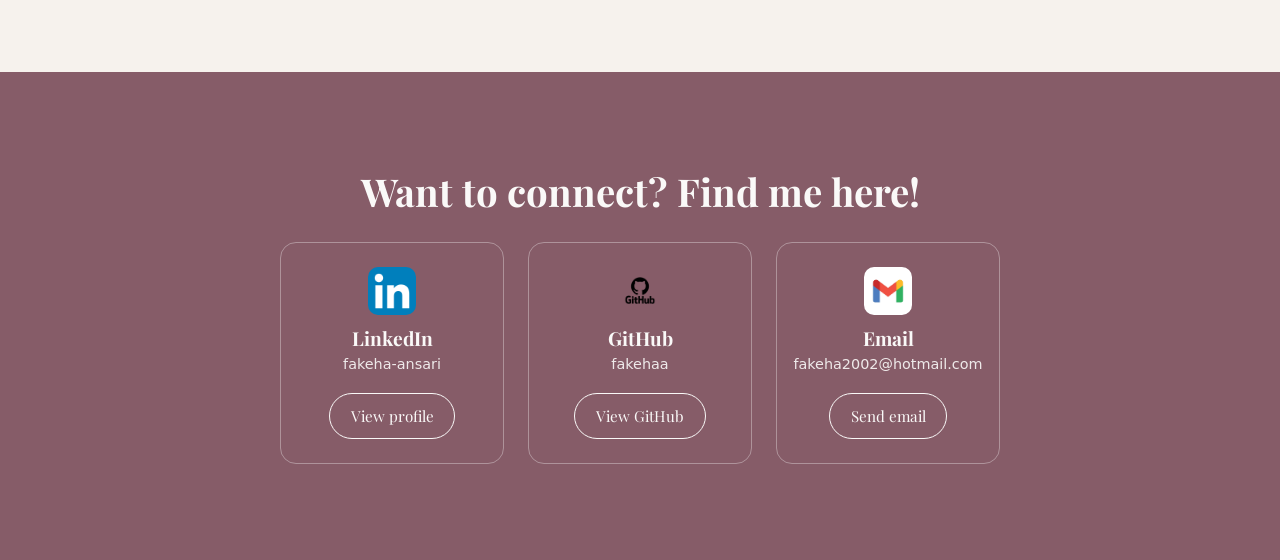
==== commit ad4efcf6: "Contact: reorder to LinkedIn, GitHub, Email; show handles - Email card: visible address + mailto:fak" ====
--- a/index.html
+++ b/index.html
@@ -270,17 +270,20 @@
                     <div class="item-contact">
                         <img src="assets/linkedin.png" alt="LinkedIn logo" width="48" height="48">
                         <h3>LinkedIn</h3>
-                        <a class="btn" target="_blank" rel="noopener" href="https://www.linkedin.com/in/fakeha-ansari/">LinkedIn</a>
+                        <p class="contact-detail">fakeha-ansari</p>
+                        <a class="btn" target="_blank" rel="noopener" href="https://www.linkedin.com/in/fakeha-ansari/">View profile</a>
+                    </div>
+                    <div class="item-contact">
+                        <img src="assets/github.png" alt="GitHub logo" width="48" height="48">
+                        <h3>GitHub</h3>
+                        <p class="contact-detail">fakehaa</p>
+                        <a class="btn" target="_blank" rel="noopener" href="https://github.com/fakehaa">View GitHub</a>
                     </div>
                     <div class="item-contact">
                         <img src="assets/gmail.jpg" alt="Email icon" width="48" height="48">
                         <h3>Email</h3>
-                        <a class="btn" href="mailto:fakeha2002@hotmail.com">Email</a>
-                    </div>
-                    <div class="item-contact">
-                        <img src="assets/github.png" alt="GitHub logo" width="48" height="48">
-                        <h3>GitHub</h3>
-                        <a class="btn" target="_blank" rel="noopener" href="https://github.com/fakehaa">GitHub</a>
+                        <p class="contact-detail">fakeha2002@hotmail.com</p>
+                        <a class="btn" href="mailto:fakeha2002@hotmail.com">Send email</a>
                     </div>
                 </div>
             </div>
--- a/styles.css
+++ b/styles.css
@@ -413,4 +413,10 @@
     margin: 0 auto 0.75rem;
     border-radius: 10px;
 }
-.item-contact h3 { font-size: 1.2rem; }
+.item-contact h3 { font-size: 1.2rem; margin-bottom: 0.2rem; }
+.contact-detail {
+    font-size: 0.9rem;
+    opacity: 0.9;
+    margin: 0 0 1rem;
+    overflow-wrap: anywhere;
+}
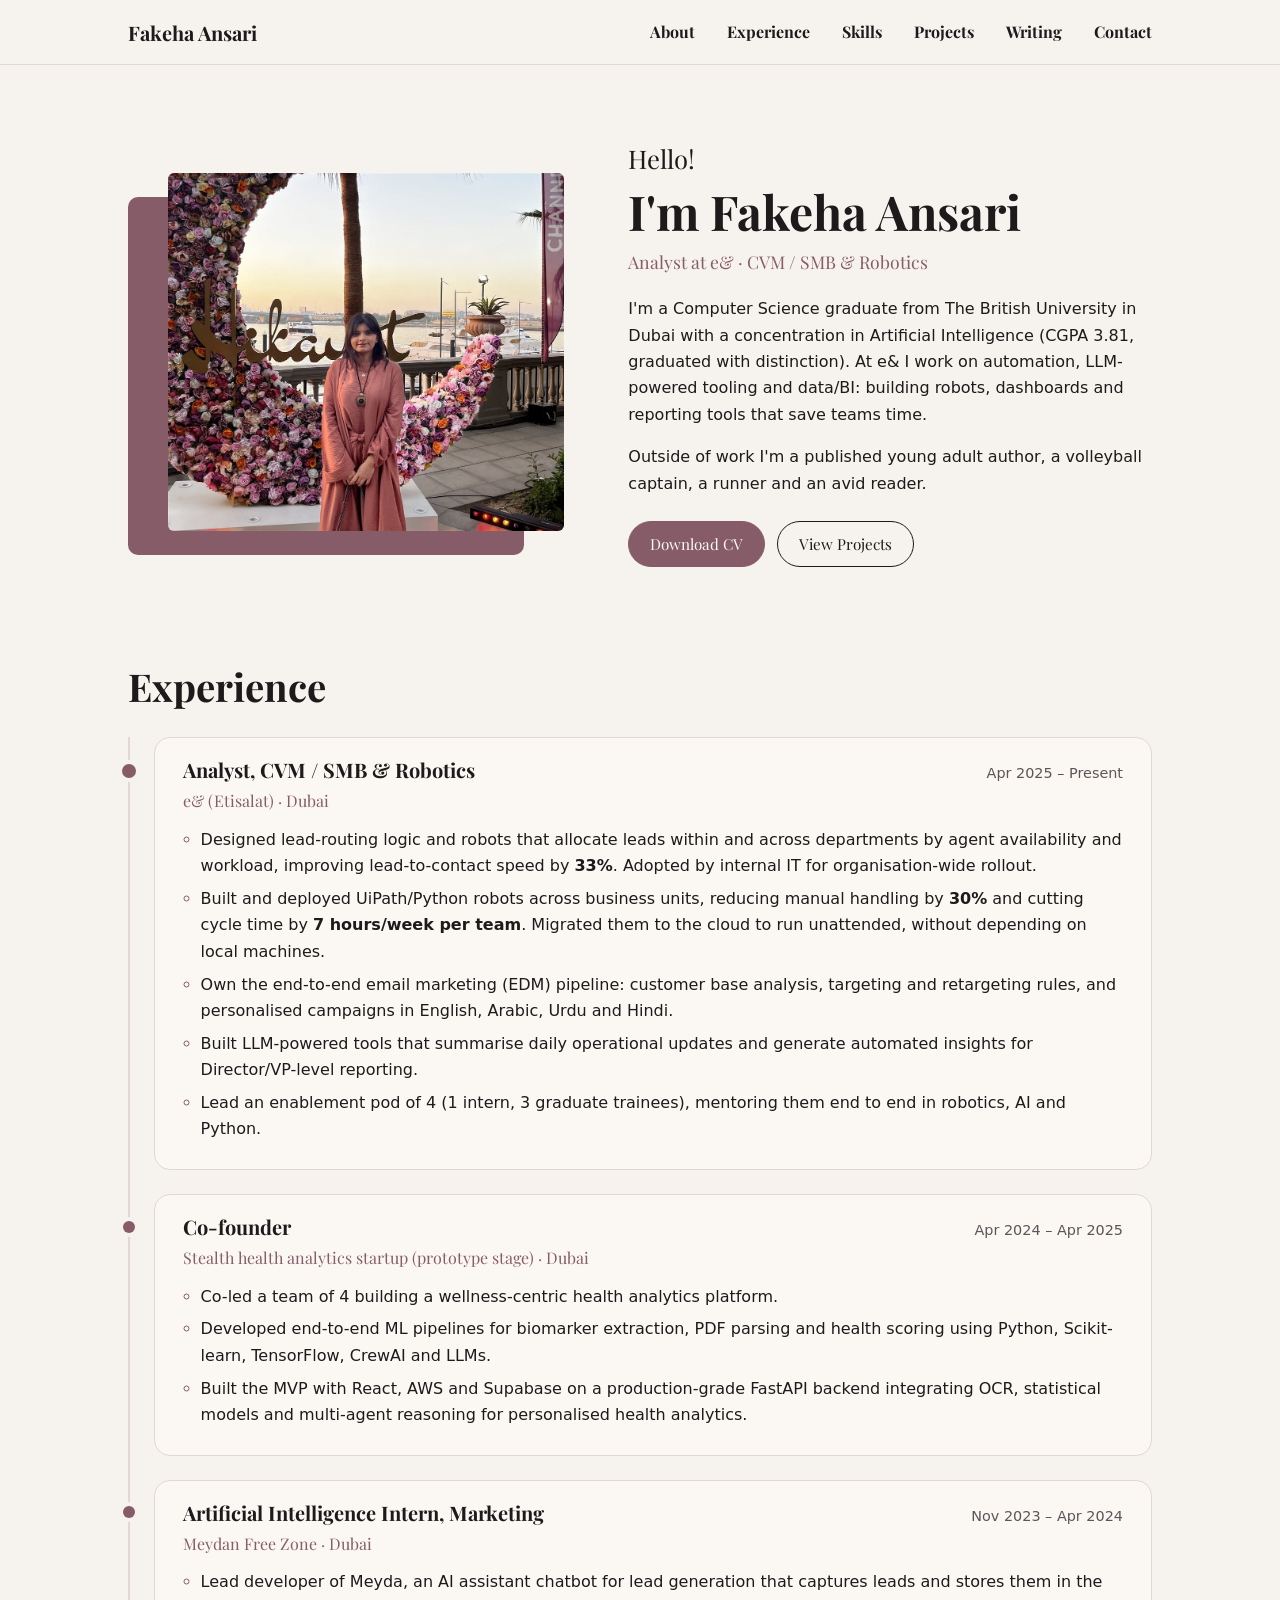
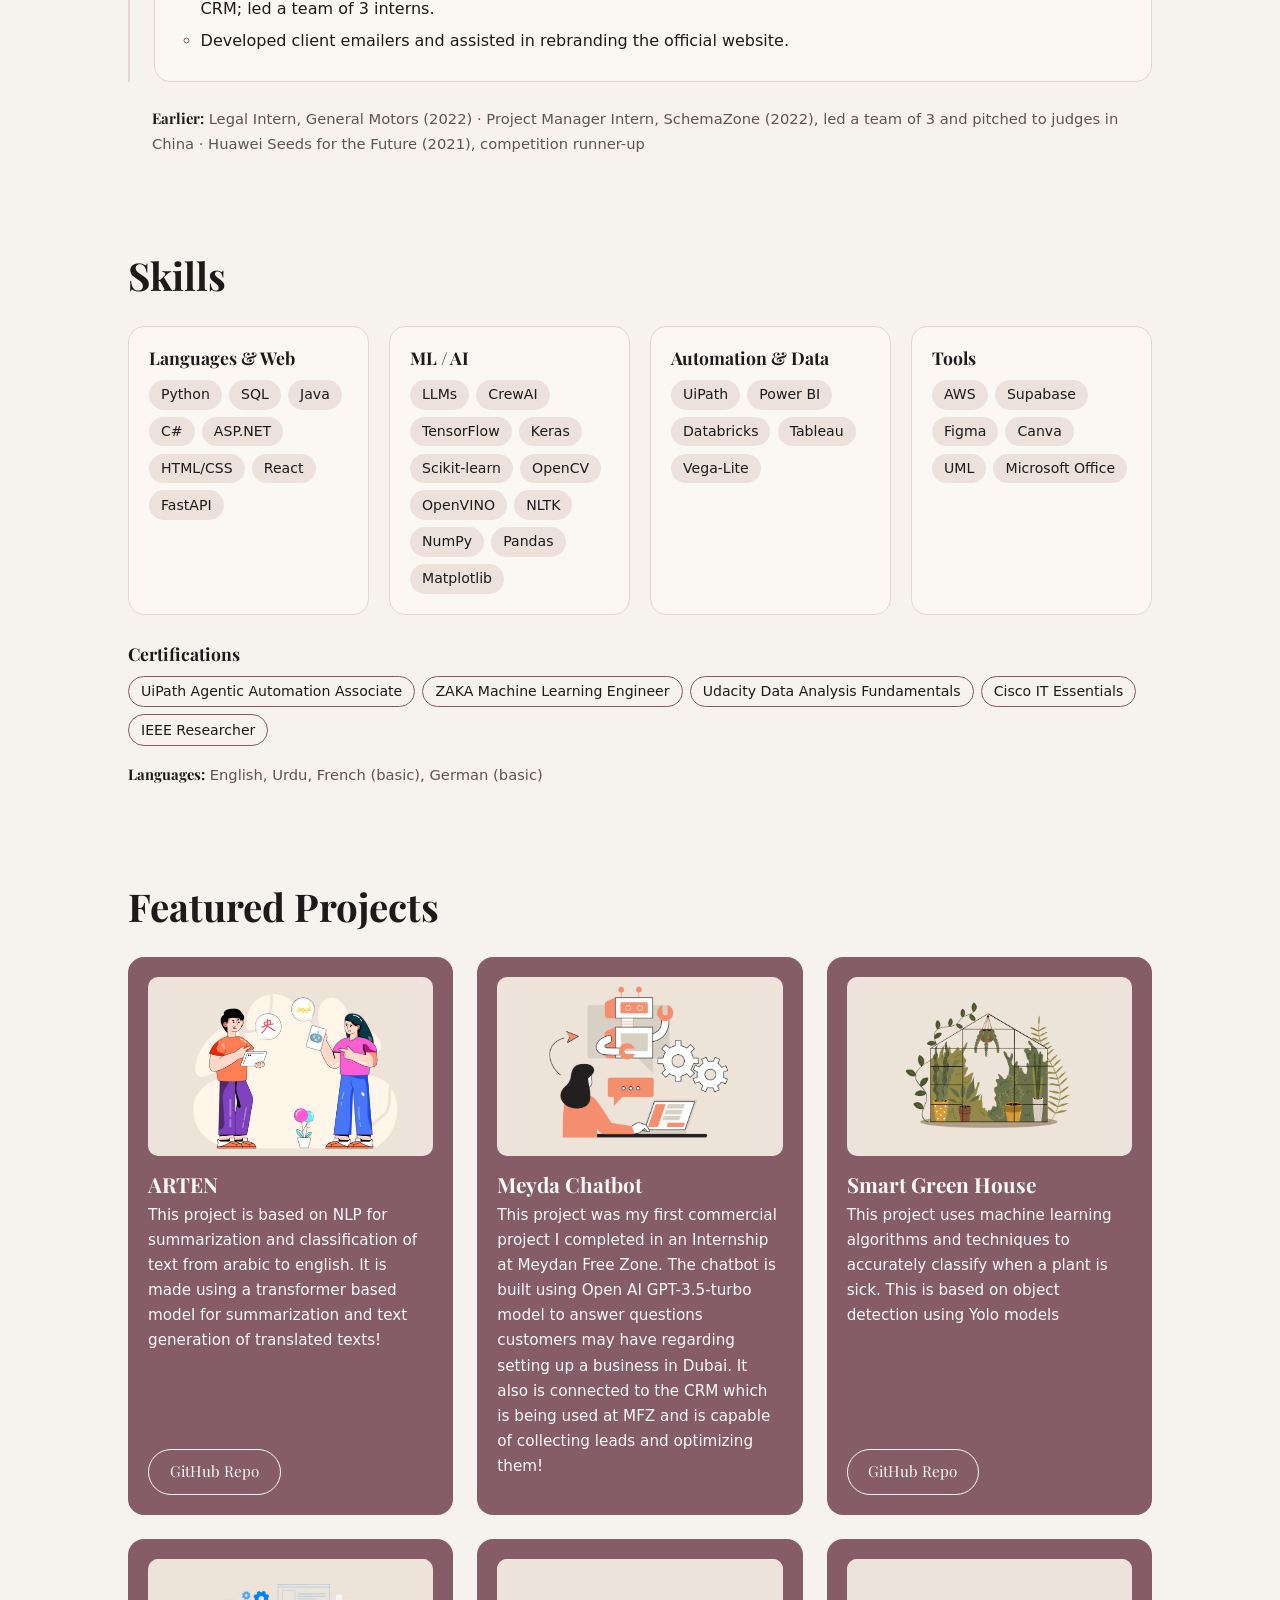
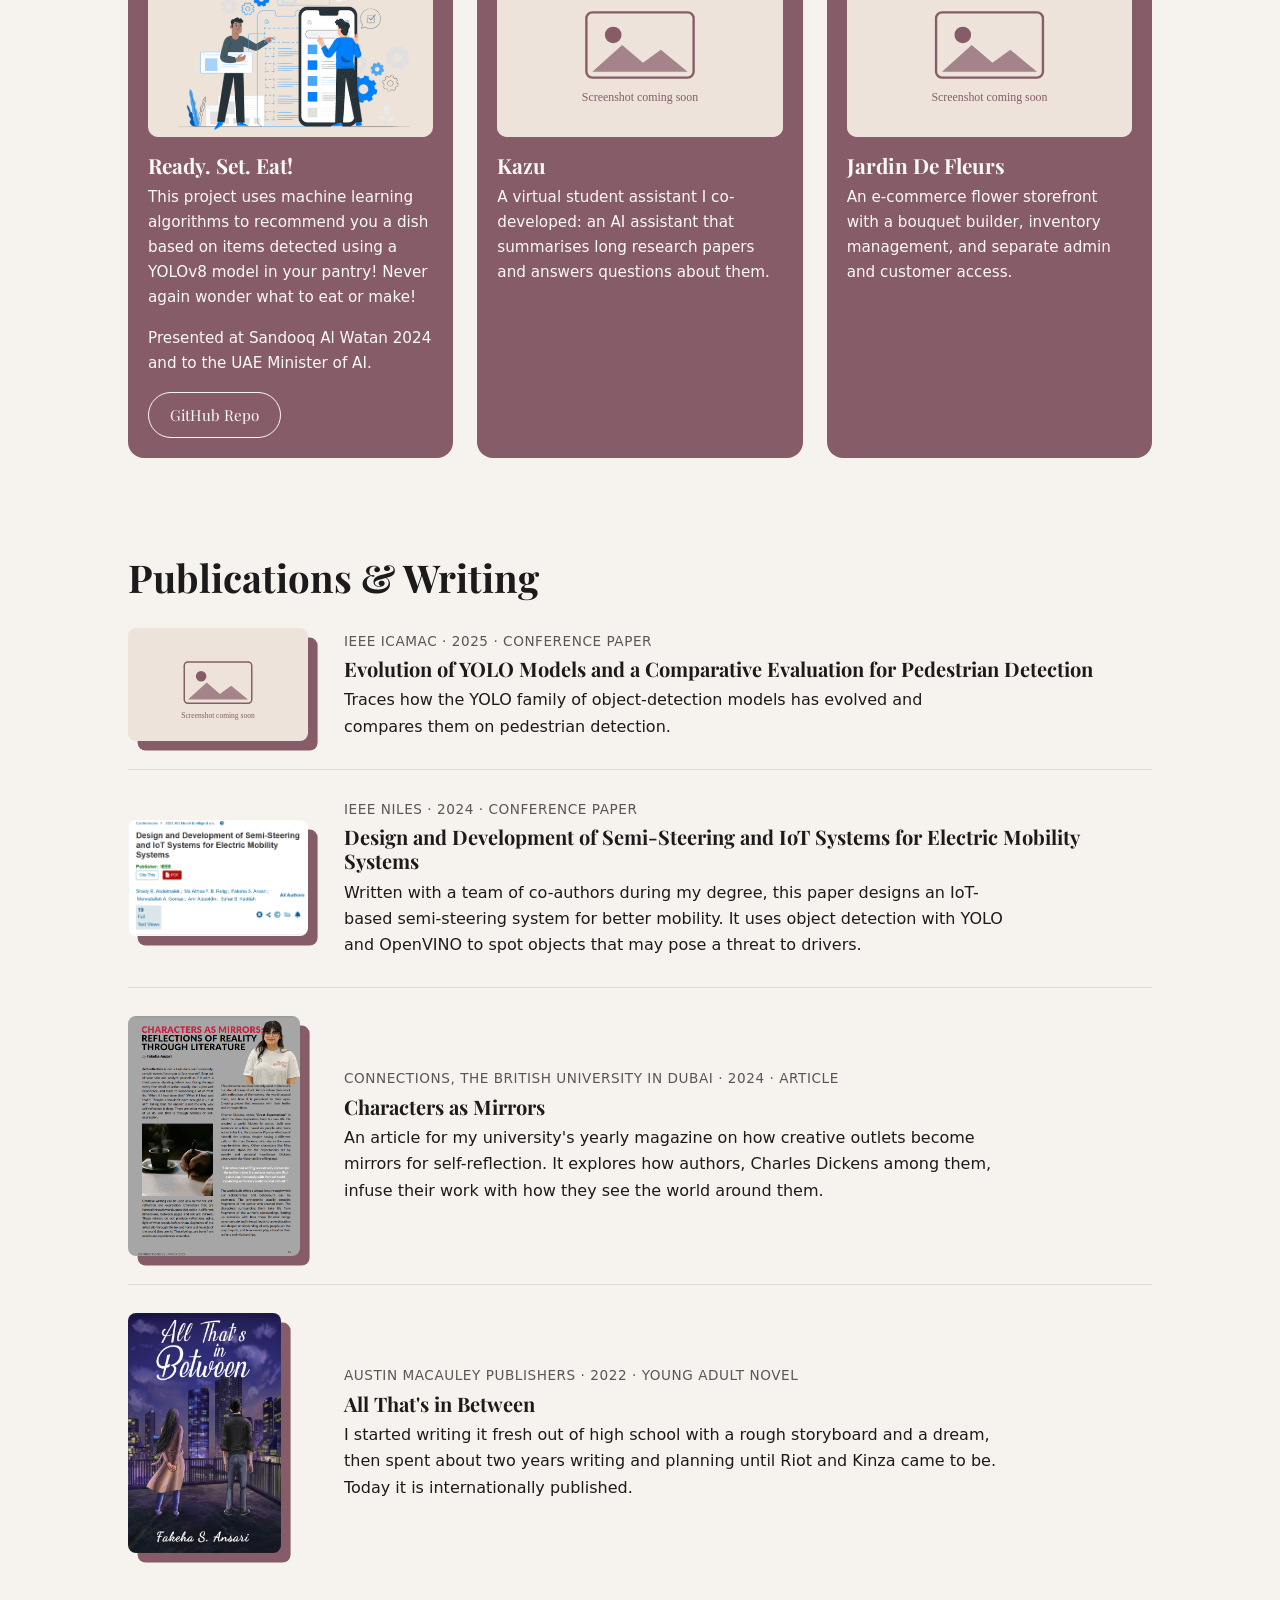
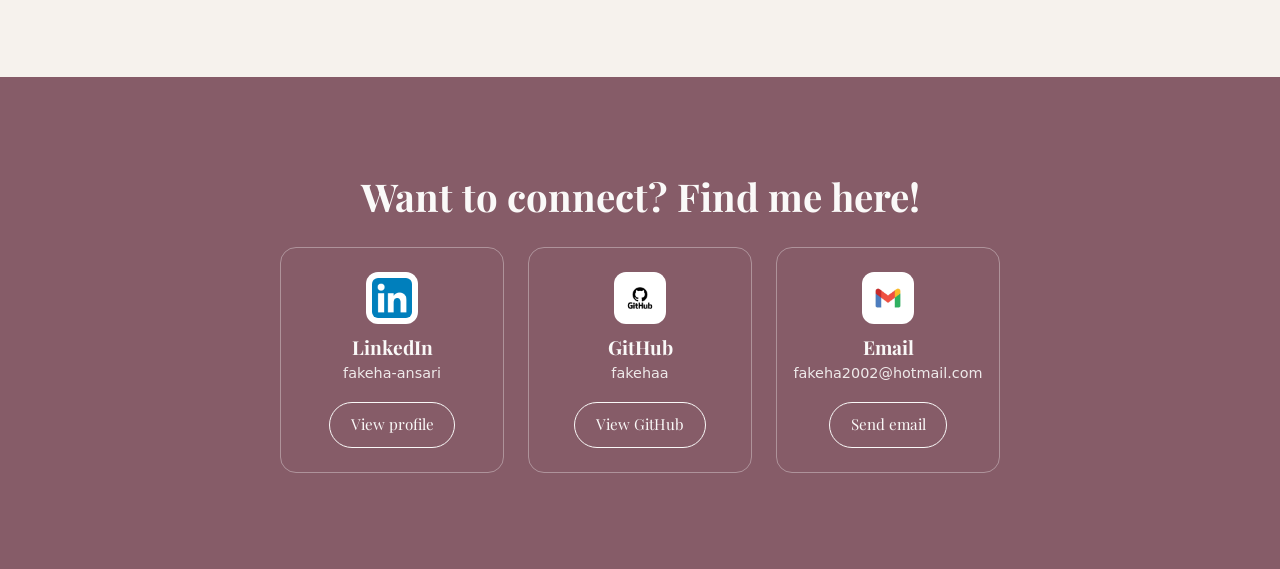
==== commit 6e08c91d: "Polish: mobile/dark-mode fixes from 375px review - --accent-text token so mauve text stays readable " ====
--- a/index.html
+++ b/index.html
@@ -193,14 +193,14 @@
                 </article>
                 <article class="item on-accent">
                     <!-- TODO: replace placeholder with a Kazu screenshot (e.g. assets/kazu.png) and update the alt text -->
-                    <img src="assets/placeholder.svg" alt="Placeholder image for Kazu; screenshot coming soon">
+                    <img src="assets/placeholder.svg" width="480" height="300" alt="Placeholder image for Kazu; screenshot coming soon">
                     <h3>Kazu</h3>
                     <p>A virtual student assistant I co-developed: an AI assistant that summarises long research papers and answers questions about them.</p>
                     <!-- TODO: add Kazu repo link, e.g. <a class="btn" target="_blank" rel="noopener" href="https://github.com/fakehaa/REPO">GitHub Repo</a> -->
                 </article>
                 <article class="item on-accent">
                     <!-- TODO: replace placeholder with a Jardin De Fleurs screenshot (e.g. assets/jardin.png) and update the alt text -->
-                    <img src="assets/placeholder.svg" alt="Placeholder image for Jardin De Fleurs; screenshot coming soon">
+                    <img src="assets/placeholder.svg" width="480" height="300" alt="Placeholder image for Jardin De Fleurs; screenshot coming soon">
                     <h3>Jardin De Fleurs</h3>
                     <p>An e-commerce flower storefront with a bouquet builder, inventory management, and separate admin and customer access.</p>
                     <!-- TODO: add Jardin De Fleurs repo link, e.g. <a class="btn" target="_blank" rel="noopener" href="https://github.com/fakehaa/REPO">GitHub Repo</a> -->
@@ -215,7 +215,7 @@
                 <li class="pub">
                     <div class="pub-image">
                         <!-- TODO: replace placeholder with an image for the ICAMAC paper (e.g. a screenshot of the IEEE Xplore listing, like assets/ieee.png) -->
-                        <img src="assets/placeholder.svg" alt="Placeholder image for the IEEE ICAMAC 2025 paper">
+                        <img src="assets/placeholder.svg" width="480" height="300" alt="Placeholder image for the IEEE ICAMAC 2025 paper">
                     </div>
                     <div class="pub-text">
                         <p class="pub-meta">IEEE ICAMAC · 2025 · Conference paper</p>
--- a/styles.css
+++ b/styles.css
@@ -13,6 +13,7 @@
     --muted: #5d5457;
     --accent: #865c68;
     --accent-hover: #925559;
+    --accent-text: #865c68;
     --on-accent: #faf9f8;
     --line: #e2d8d0;
     --chip-bg: #ece2db;
@@ -35,6 +36,7 @@
         --muted: #b9adb1;
         --accent: #865c68;
         --accent-hover: #a06c7b;
+        --accent-text: #d3a6b2;
         --on-accent: #faf9f8;
         --line: #3a3034;
         --chip-bg: #322a2e;
@@ -222,11 +224,11 @@
 }
 .hero .role {
     font-family: var(--font-display);
-    color: var(--accent);
+    color: var(--accent-text);
     font-size: 1.1rem;
     margin: 0.4rem 0 1.25rem;
 }
-@media (prefers-color-scheme: dark) { .hero .role { color: var(--accent-hover); } }
+
 .hero p { max-width: 60ch; margin: 0 0 1rem; }
 .hero .actions { display: flex; flex-wrap: wrap; gap: 0.75rem; margin-top: 1.5rem; }
 
@@ -268,10 +270,10 @@
 .tl-date { font-size: 0.9rem; color: var(--muted); white-space: nowrap; }
 .tl-org {
     font-family: var(--font-display);
-    color: var(--accent);
+    color: var(--accent-text);
     margin: 0.15rem 0 0.75rem;
 }
-@media (prefers-color-scheme: dark) { .tl-org { color: var(--accent-hover); } }
+
 .tl-item ul { margin: 0; padding-left: 1.1rem; }
 .tl-item ul li { margin-bottom: 0.4rem; }
 .tl-item ul li::marker { color: var(--accent); }
@@ -358,13 +360,12 @@
 @media (min-width: 640px) {
     .pub { grid-template-columns: 180px minmax(0, 1fr); gap: 2.25rem; }
 }
-.pub-image { position: relative; max-width: 180px; margin-right: 0.6rem; }
+.pub-image { position: relative; width: fit-content; margin-right: 0.6rem; }
 .pub-image img {
     border-radius: 8px;
-    width: 100%;
+    width: auto;
+    max-width: 180px;
     max-height: 240px;
-    object-fit: contain;
-    background-color: var(--surface);
 }
 .pub-image::before {
     content: '';
@@ -384,7 +385,7 @@
 }
 .pub-text h3 { font-size: 1.25rem; margin-bottom: 0.4rem; }
 .pub-text p:not(.pub-meta) { margin: 0; max-width: 65ch; }
-.pub-link { display: inline-block; margin-top: 0.5rem; color: var(--accent); font-family: var(--font-display); }
+.pub-link { display: inline-block; margin-top: 0.5rem; color: var(--accent-text); font-family: var(--font-display); }
 
 /* ---------- Contact ---------- */
 .contact {
@@ -407,11 +408,13 @@
     padding: 1.5rem 1rem;
 }
 .item-contact img {
-    height: 48px;
-    width: 48px;
+    height: 52px;
+    width: 52px;
     object-fit: contain;
     margin: 0 auto 0.75rem;
-    border-radius: 10px;
+    border-radius: 12px;
+    padding: 6px;
+    background-color: #fff; /* keeps the black GitHub mark visible on mauve */
 }
 .item-contact h3 { font-size: 1.2rem; margin-bottom: 0.2rem; }
 .contact-detail {
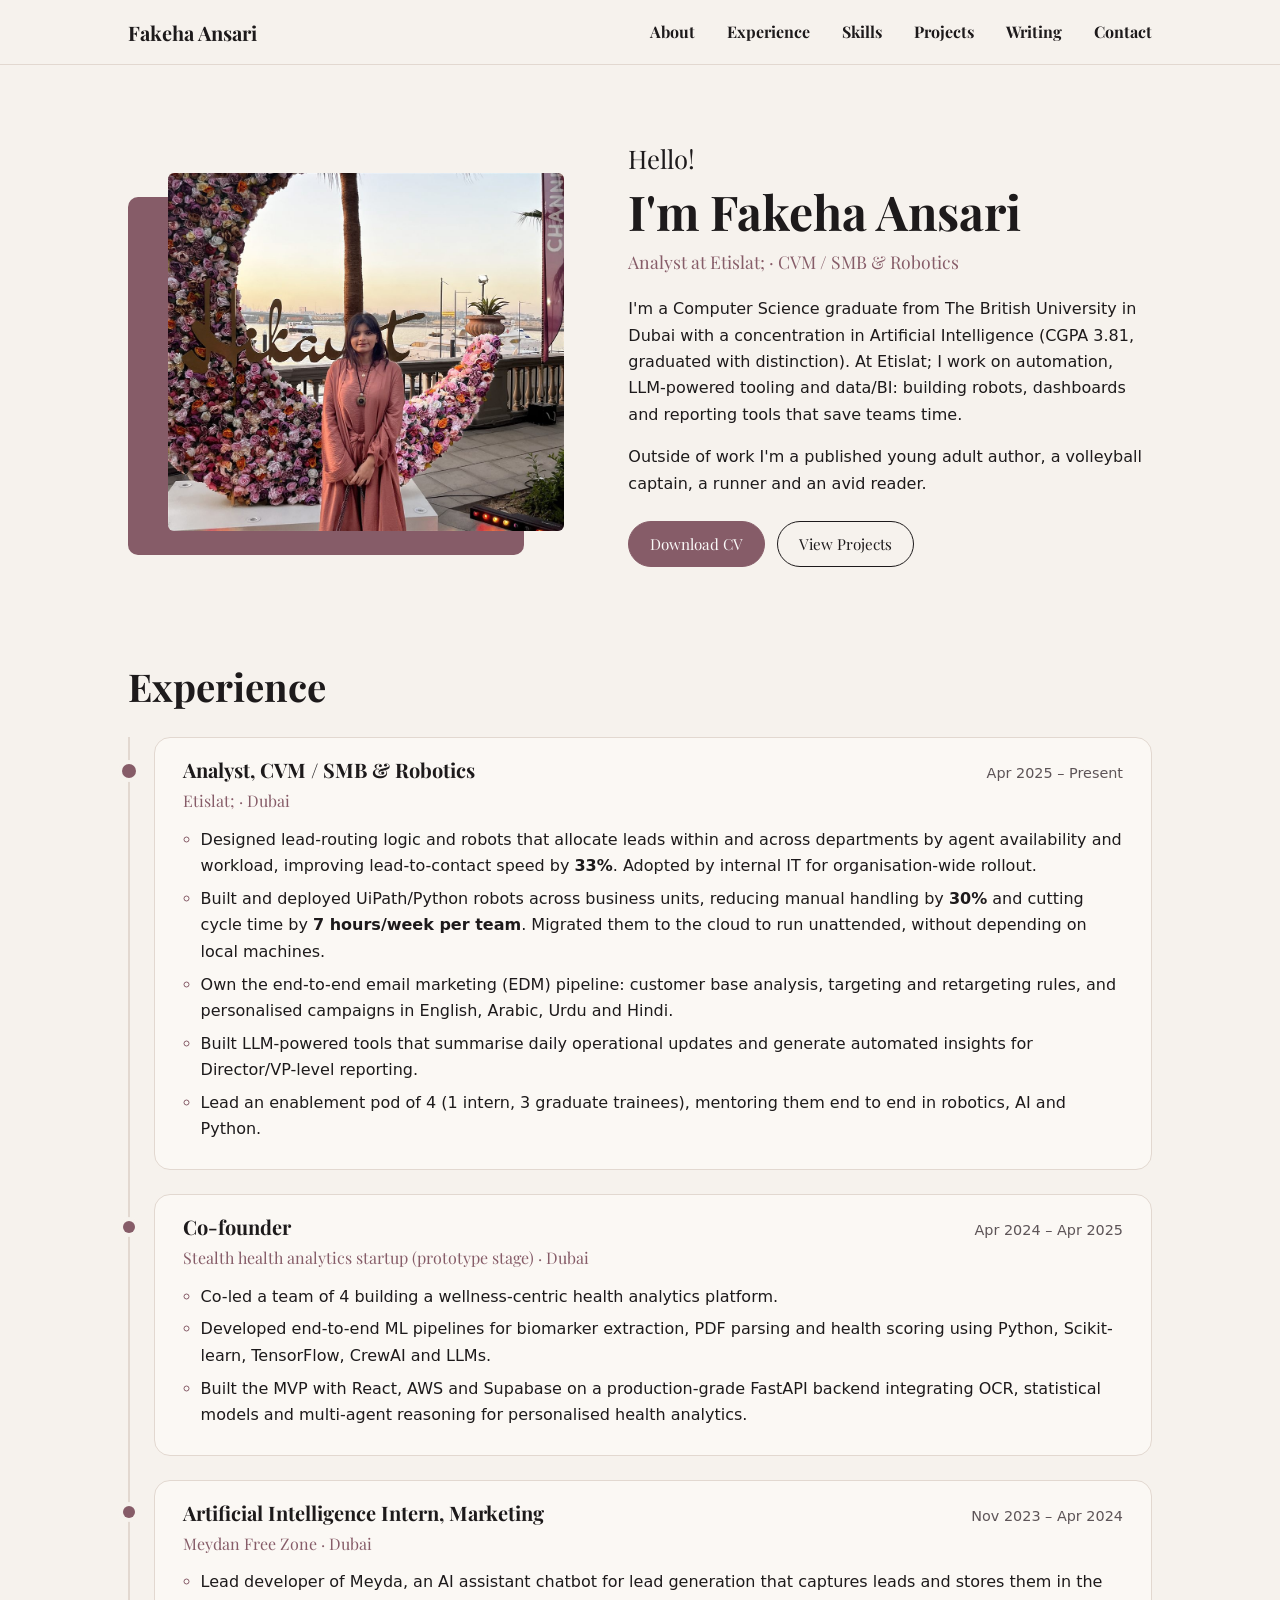
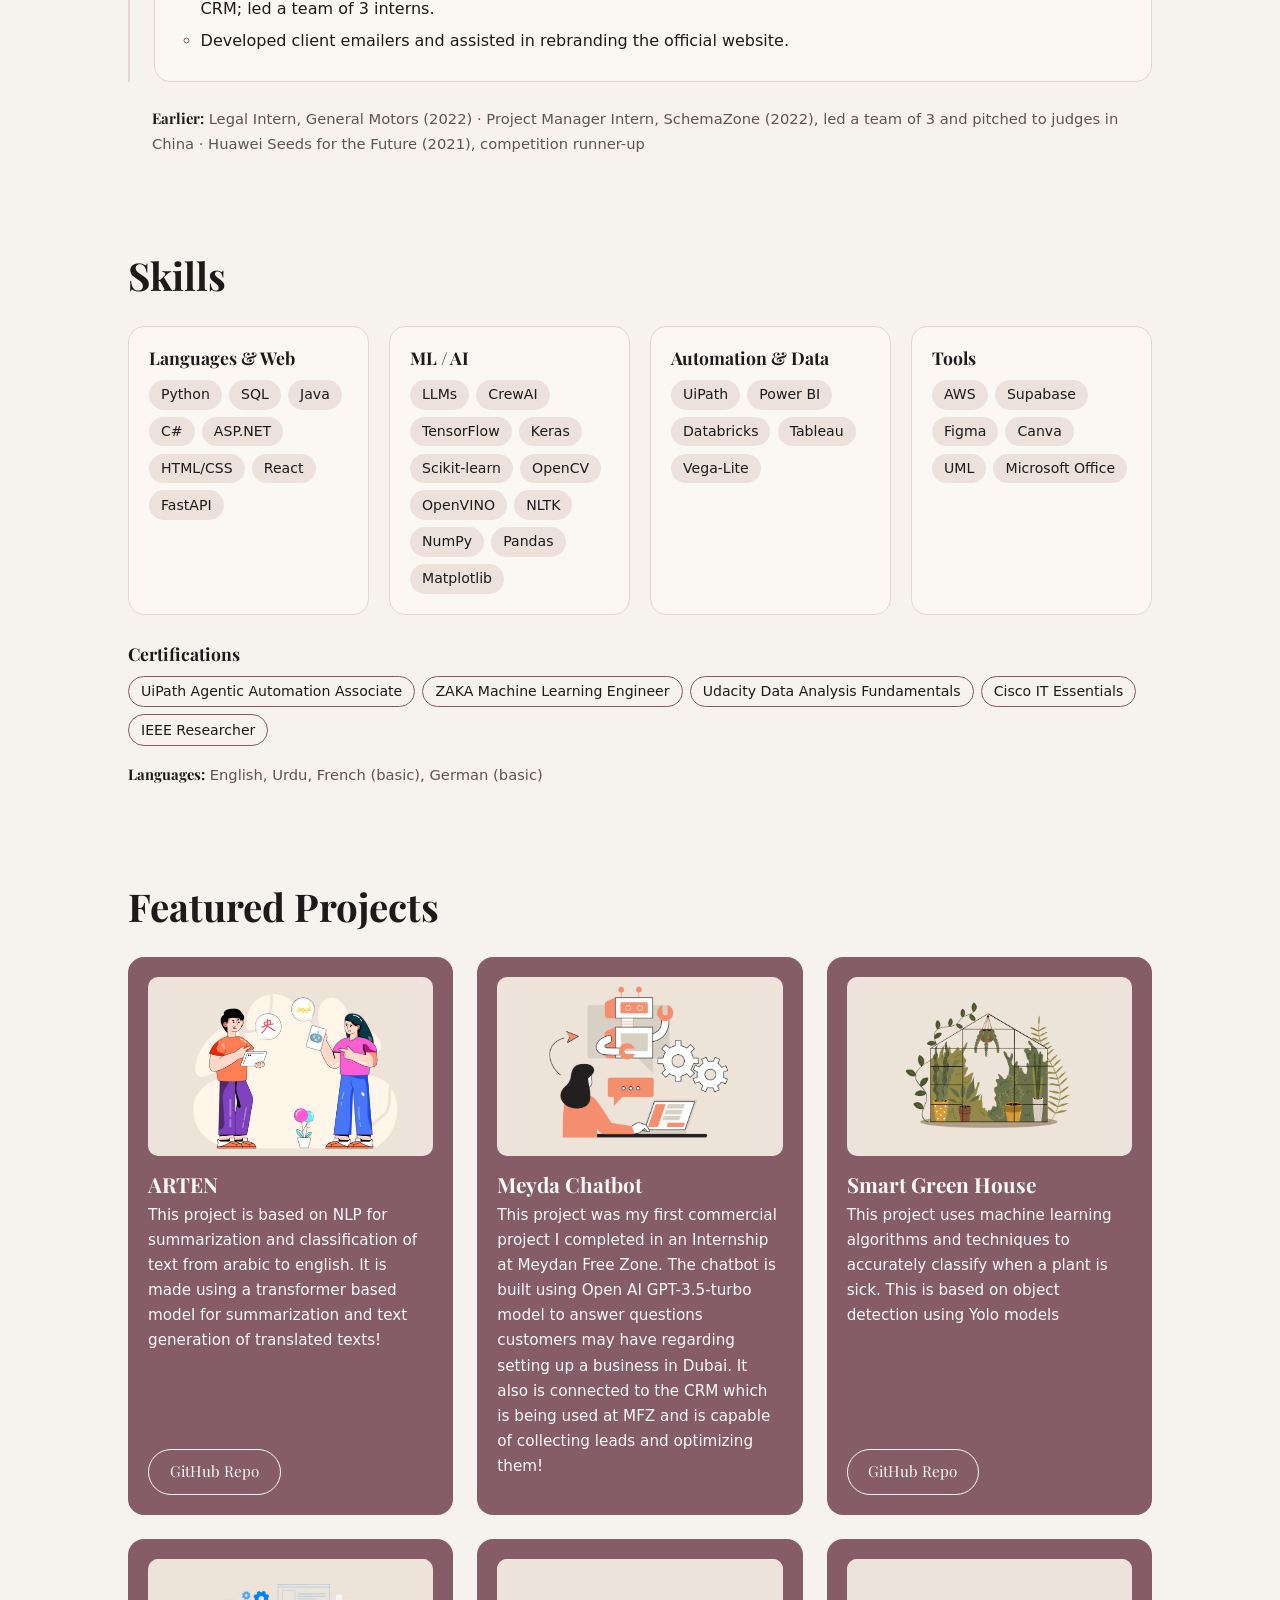
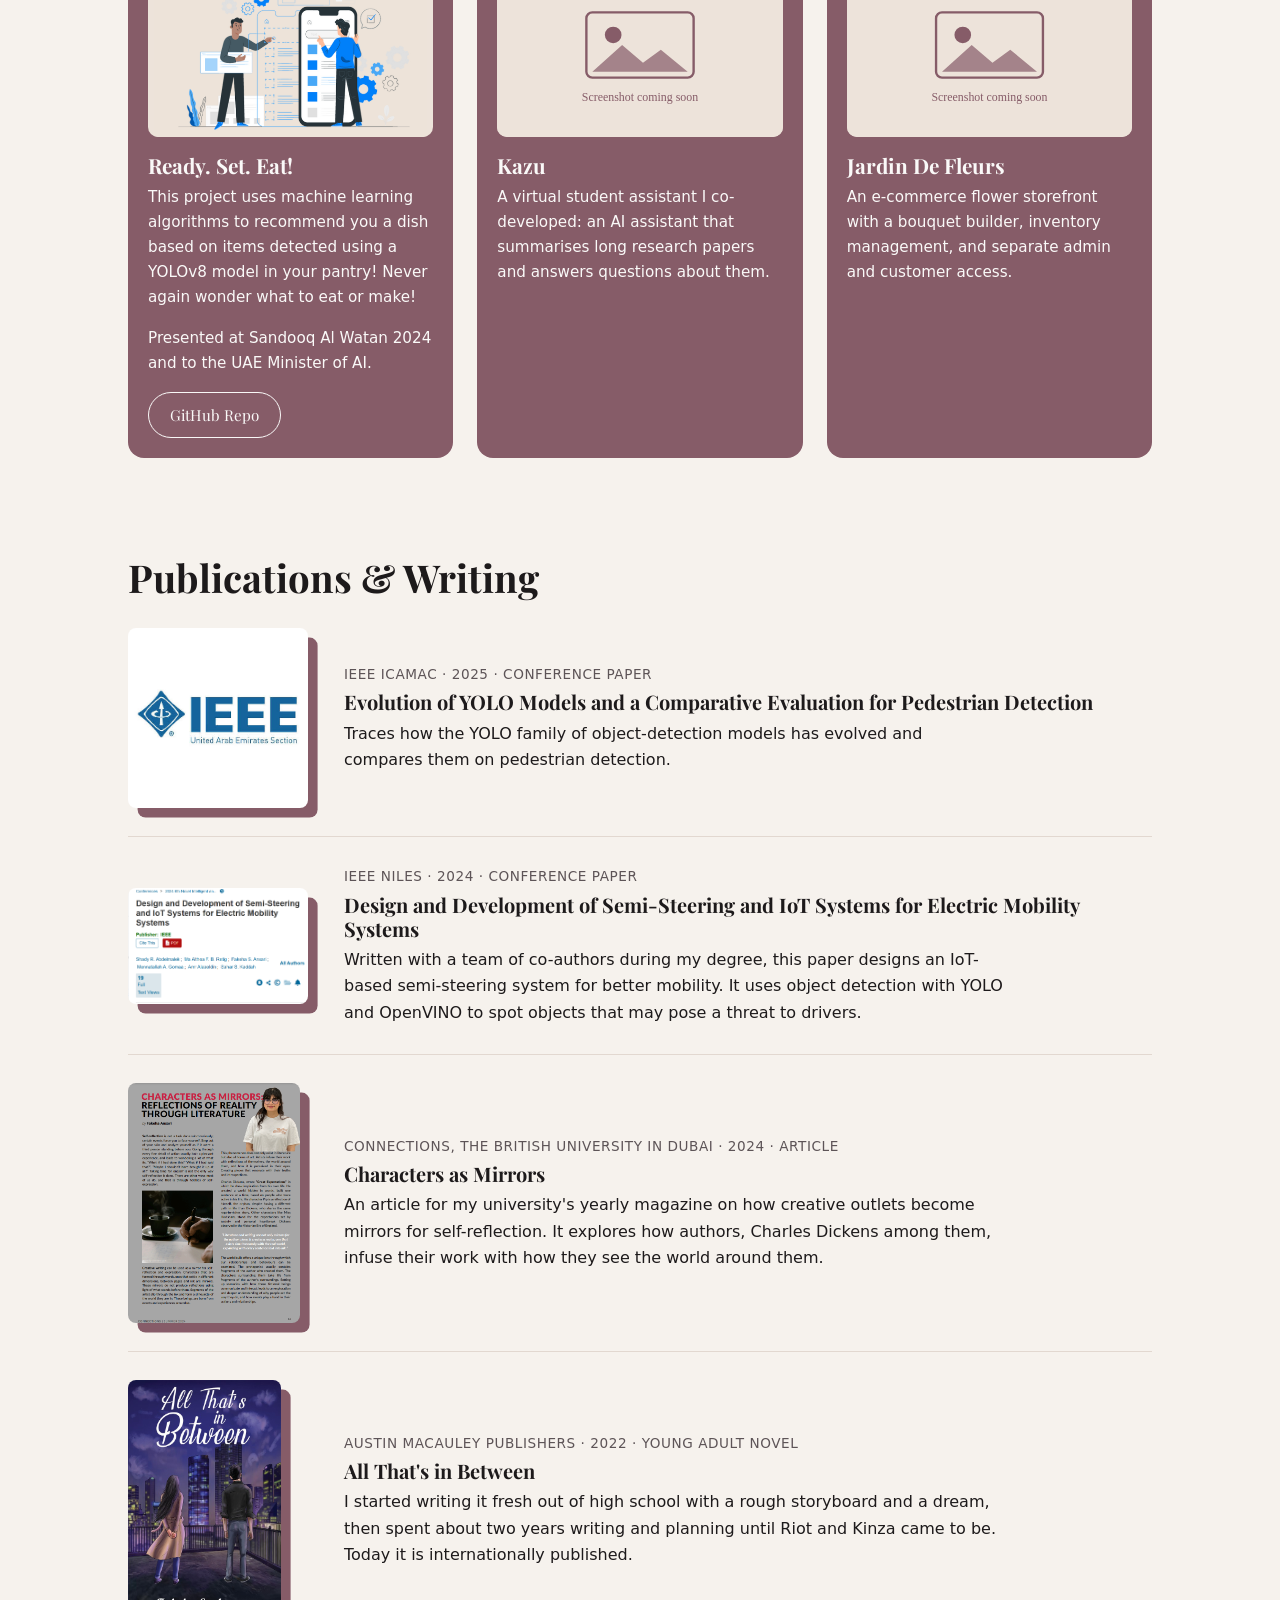
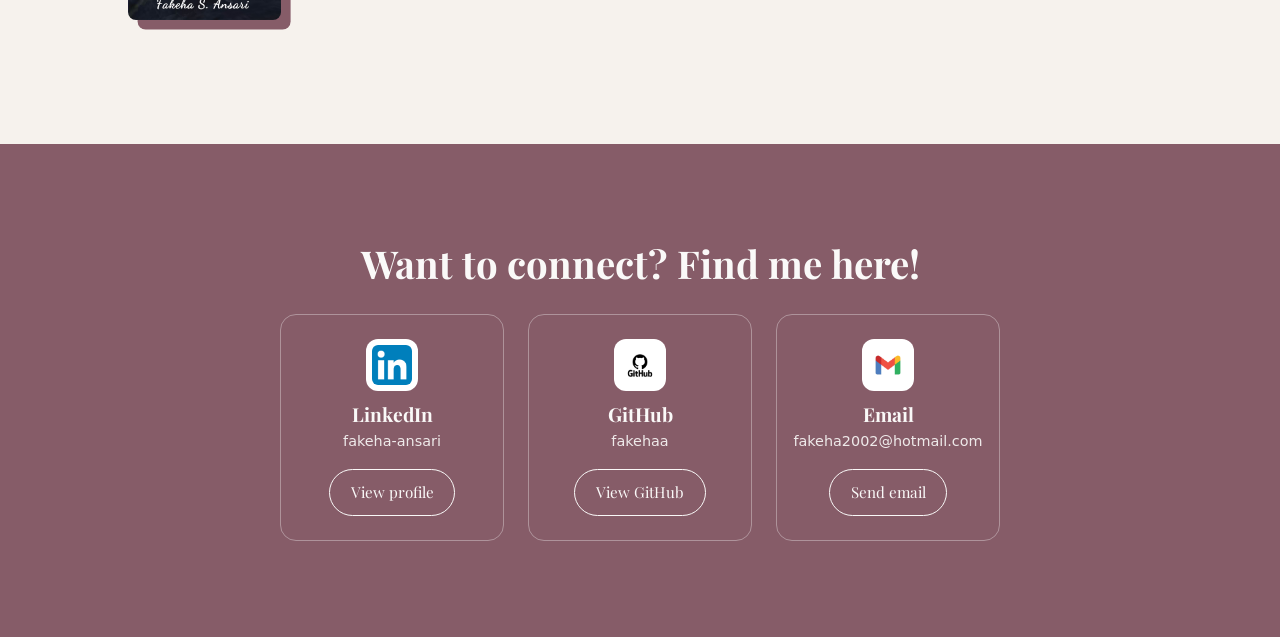
==== commit c1a82463: "adding in right files" ====
--- a/index.html
+++ b/index.html
@@ -3,8 +3,8 @@
     <head>
         <meta charset="utf-8">
         <meta name="viewport" content="width=device-width, initial-scale=1">
-        <title>Fakeha Ansari | Analyst at e&amp; · AI, Automation &amp; Data</title>
-        <meta name="description" content="Fakeha Ansari: Analyst at e&amp; (CVM / SMB &amp; Robotics) working on automation, LLM tooling and data/BI. Computer Science graduate (AI concentration) and published author.">
+        <title>Fakeha Ansari | Analyst at Etislat; · AI, Automation &amp; Data</title>
+        <meta name="description" content="Fakeha Ansari: Analyst at Etislat; (CVM / SMB &amp; Robotics) working on automation, LLM tooling and data/BI. Computer Science graduate (AI concentration) and published author.">
         <meta name="color-scheme" content="light dark">
         <meta name="theme-color" content="#f6f2ed">
         <link rel="canonical" href="https://fakehaa.github.io/">
@@ -12,8 +12,8 @@
         <!-- Open Graph / link previews (LinkedIn, WhatsApp, etc.) -->
         <meta property="og:type" content="profile">
         <meta property="og:site_name" content="Fakeha Ansari">
-        <meta property="og:title" content="Fakeha Ansari | Analyst at e&amp;">
-        <meta property="og:description" content="Analyst at e&amp; working on automation, LLM tooling and data/BI. CS graduate (AI) and published author.">
+        <meta property="og:title" content="Fakeha Ansari | Analyst at Etislat;">
+        <meta property="og:description" content="Analyst at Etislat; working on automation, LLM tooling and data/BI. CS graduate (AI) and published author.">
         <meta property="og:url" content="https://fakehaa.github.io/">
         <meta property="og:image" content="https://fakehaa.github.io/assets/og-image.jpg">
         <meta property="og:image:width" content="1200">
@@ -51,14 +51,14 @@
             <div class="text">
                 <p class="eyebrow">Hello!</p>
                 <h1>I'm Fakeha Ansari</h1>
-                <p class="role">Analyst at e&amp; · CVM / SMB &amp; Robotics</p>
+                <p class="role">Analyst at Etislat; · CVM / SMB &amp; Robotics</p>
                 <p>I'm a Computer Science graduate from The British University in Dubai with a concentration in
-                Artificial Intelligence (CGPA 3.81, graduated with distinction). At e&amp; I work on automation,
+                Artificial Intelligence (CGPA 3.81, graduated with distinction). At Etislat; I work on automation,
                 LLM-powered tooling and data/BI: building robots, dashboards and reporting tools that save teams time.</p>
                 <p>Outside of work I'm a published young adult author, a volleyball captain, a runner and an avid reader.</p>
                 <div class="actions">
                     <!-- TODO: add assets/Fakeha_Ansari_CV.pdf (this link 404s until the file exists) -->
-                    <a class="btn btn-solid" href="assets/Fakeha_Ansari_CV.pdf" download>Download CV</a>
+                    <a class="btn btn-solid" href="assets/FakehaResume2026_Oct.pdf" download>Download CV</a>
                     <a class="btn" href="#Projects">View Projects</a>
                 </div>
             </div>
@@ -73,7 +73,7 @@
                         <h3>Analyst, CVM / SMB &amp; Robotics</h3>
                         <span class="tl-date">Apr 2025 – Present</span>
                     </div>
-                    <p class="tl-org">e&amp; (Etisalat) · Dubai</p>
+                    <p class="tl-org">Etislat; · Dubai</p>
                     <ul>
                         <li>Designed lead-routing logic and robots that allocate leads within and across departments by agent availability and workload, improving lead-to-contact speed by <strong>33%</strong>. Adopted by internal IT for organisation-wide rollout.</li>
                         <li>Built and deployed UiPath/Python robots across business units, reducing manual handling by <strong>30%</strong> and cutting cycle time by <strong>7 hours/week per team</strong>. Migrated them to the cloud to run unattended, without depending on local machines.</li>
@@ -215,7 +215,7 @@
                 <li class="pub">
                     <div class="pub-image">
                         <!-- TODO: replace placeholder with an image for the ICAMAC paper (e.g. a screenshot of the IEEE Xplore listing, like assets/ieee.png) -->
-                        <img src="assets/placeholder.svg" width="480" height="300" alt="Placeholder image for the IEEE ICAMAC 2025 paper">
+                        <img src="assets/ieee.jpeg" width="480" height="300" alt="Placeholder image for the IEEE ICAMAC 2025 paper">
                     </div>
                     <div class="pub-text">
                         <p class="pub-meta">IEEE ICAMAC · 2025 · Conference paper</p>
